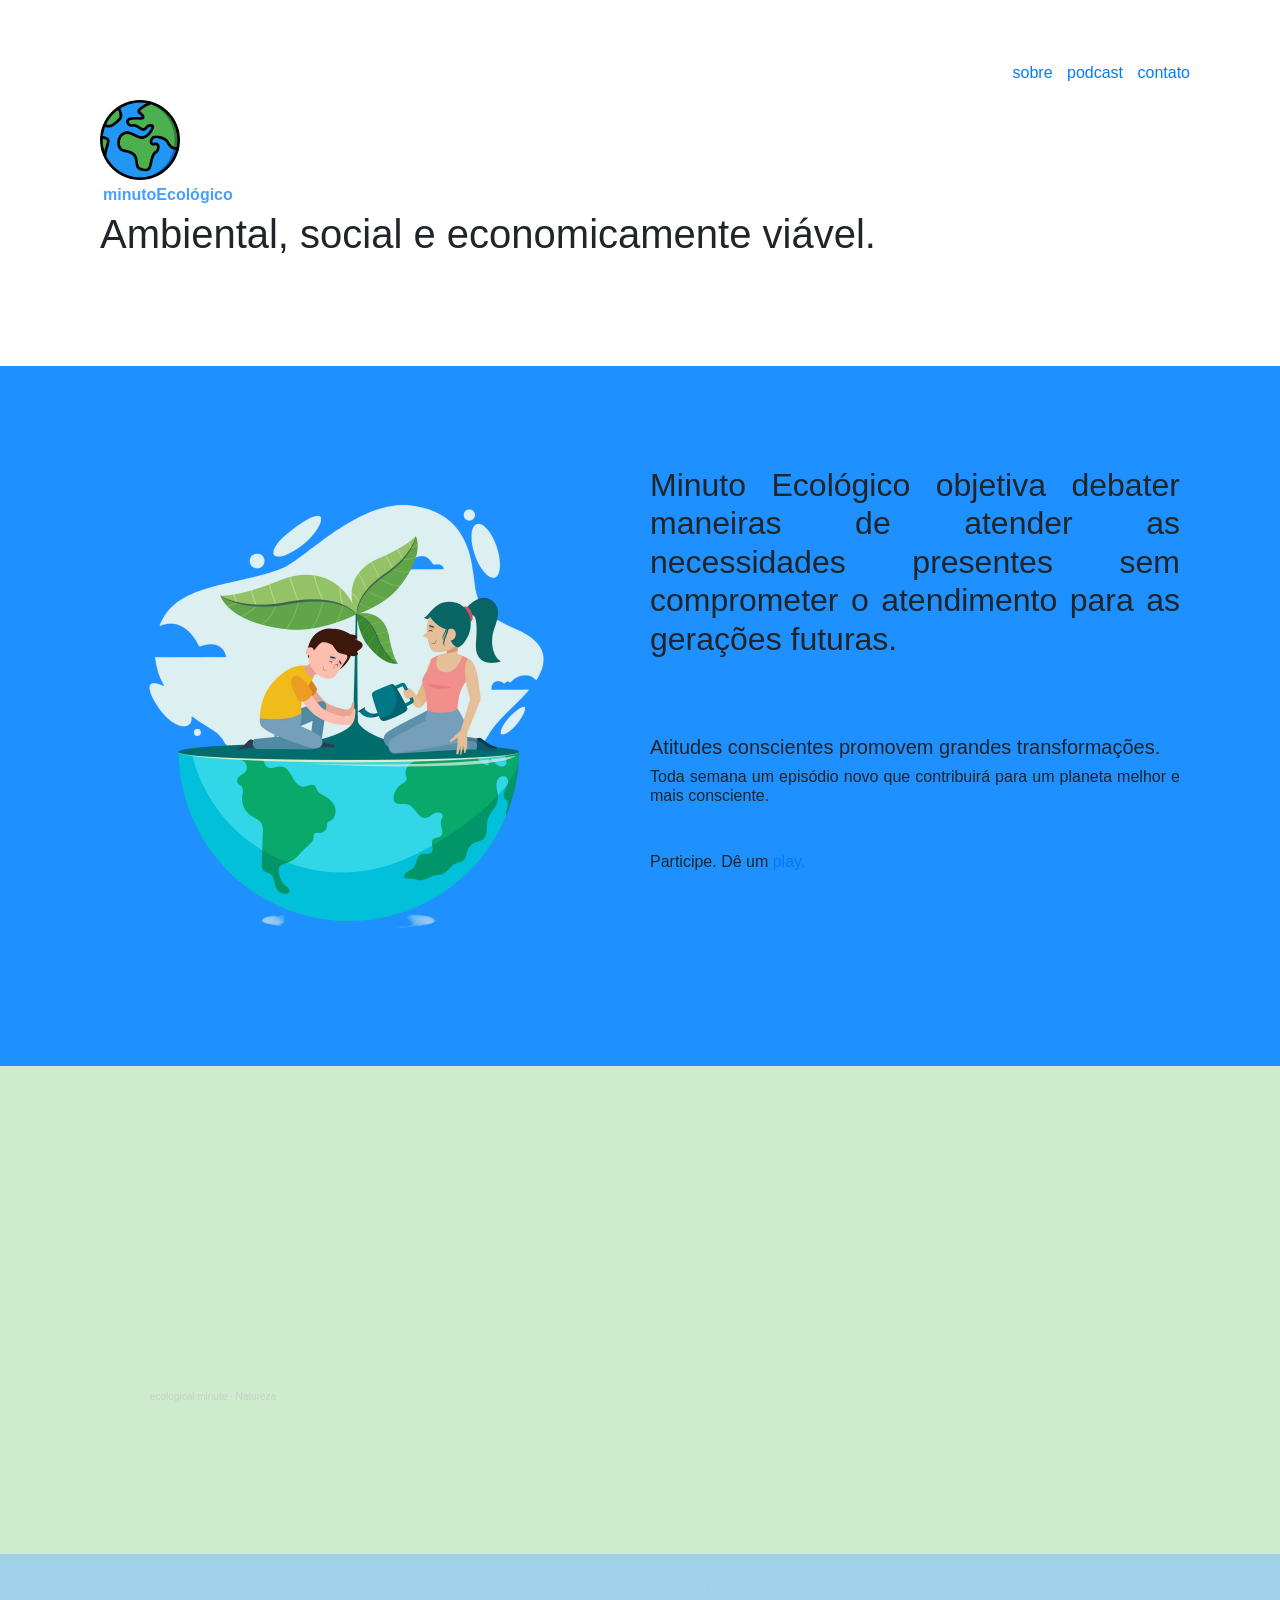
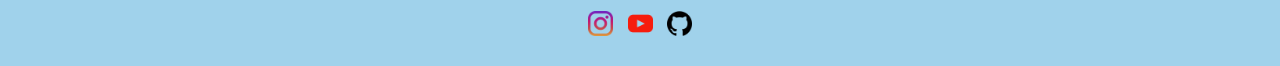
==== index.html @ e69b8c18 "versao 0.4" ====
<!DOCTYPE html>
<html>
<head>
    <meta charset='utf-8'/>
    <meta http-equiv='X-UA-Compatible' content='IE=edge'/>
    <title>minutoEcológico</title>
    <meta name='viewport' content='width=device-width, initial-scale=1'/>
    <link href="styles.css" rel="stylesheet" />

    <link rel="stylesheet" href="https://stackpath.bootstrapcdn.com/bootstrap/4.1.3/css/bootstrap.min.css" integrity="sha384-MCw98/SFnGE8fJT3GXwEOngsV7Zt27NXFoaoApmYm81iuXoPkFOJwJ8ERdknLPMO" crossorigin="anonymous">

</head> 

  <body>
      <section class="cabecalho">
        <div>
          <img class="iconeCabecalho" src="imagens/terra.png">
          <p class="nomeProjetoNoCabecalho">minutoEcológico</p>
          <h1>Ambiental, social e economicamente viável.</h1>
        </div>

        <div class="menu shadow p-3 mb-5 bg-white rounded">
          <a style="text-decoration:none"  href="#sobre" class="link-underline-light">sobre</a>
          <a style="text-decoration:none"  href="#podcast"> podcast</a>
          <a style="text-decoration:none"  href="#rodape">contato</a>
        </div>

      </section>


    <section id="sobre" class="sobre">

      <div class="textoExplicativo">
        <img class="pessoasEmSobre" src="imagens/planeta.png">
        <h2 class="sobreMinutoEcologico"> Minuto Ecológico objetiva debater maneiras de atender as necessidades presentes sem comprometer
           o atendimento para as gerações futuras. <br> <br><br>
          
           <div><h5>Atitudes conscientes promovem grandes transformações.</h5></div>

          <div><h6>Toda semana um episódio novo que contribuirá para um planeta melhor e mais consciente.</h6></div> <br>

          <div><h6>Participe. Dê um <a style="text-decoration:none" href="#podcast">play.</a></h6></div>
        </h2>

          
      </div>
     
 
    </section>
  
    <section id="podcast" class="podcast">
      <div>

          <iframe width="100%" height="166" scrolling="no" frameborder="no" allow="autoplay" src="https://w.soundcloud.com/player/?url=https%3A//api.soundcloud.com/tracks/2148414351&color=%23ff5500&auto_play=false&hide_related=false&show_comments=true&show_user=true&show_reposts=false&show_teaser=true"></iframe>
          <div style="font-size: 10px; color: #cccccc;line-break: anywhere;word-break: normal;overflow: hidden;white-space: nowrap;text-overflow: ellipsis; font-family: Interstate,Lucida Grande,Lucida Sans Unicode,Lucida Sans,Garuda,Verdana,Tahoma,sans-serif;font-weight: 100;">
            <a href="https://soundcloud.com/ecological-minute" title="ecological minute" target="_blank" style="color: #cccccc; text-decoration: none;">ecological minute</a> 
            · <a href="https://soundcloud.com/ecological-minute/natureza" title="Natureza" target="_blank" style="color: #cccccc; text-decoration: none;">Natureza</a>
          </div>
      </div>
    </section>

     <section id="rodape" class="rodape">
          <h6 class="nomeProjetoRodape">@2026 minutoEcológico</h6>
          <img class="iconeRodape" src="imagens/instagram.png">
          <img class="iconeRodape" src="imagens/youtube.png">
          <img class="iconeRodape" src="imagens/github.png">
    </section>


  </body>         
  <script src="https://code.jquery.com/jquery-3.3.1.slim.min.js" integrity="sha384-q8i/X+965DzO0rT7abK41JStQIAqVgRVzpbzo5smXKp4YfRvH+8abtTE1Pi6jizo" crossorigin="anonymous"></script>
  <script src="https://cdnjs.cloudflare.com/ajax/libs/popper.js/1.14.3/umd/popper.min.js" integrity="sha384-ZMP7rVo3mIykV+2+9J3UJ46jBk0WLaUAdn689aCwoqbBJiSnjAK/l8WvCWPIPm49" crossorigin="anonymous"></script>
    
</html>
---- styles.css ----
body{
    margin: 0;
}

.cabecalho{
    padding: 100px;
    background-color:white;
}

.sobre{
    
   /* background-color: #a0d2eb;*/
    background-color: #1E90FF;
    padding: 100px;   
}

.textoExplicativo{
 display: flex;
}

.sobreMinutoEcologico{
    margin-left: 50px;
    text-align: justify;
    font-family: 'Trebuchet MS', 'Lucida Sans Unicode', 'Lucida Grande', 'Lucida Sans', Arial, sans-serif;
}

.iconeCabecalho{
    width: 80px;
}

.iconeRodape{
    width: 35px;
    padding: 5px;
}

.nomeProjetoRodape{
    
}

.podcast{
    padding: 150px;
    background-color: #cdeccc;
}

.rodape{
    background-color: #a0d2eb;
    padding: 25px;
    text-align: center;
    color: #a0d2ebeb;
}

.menu{
    position: fixed;
    top: 5%;
    right: 5%;
    margin-right: 10px;
    word-spacing: 10px;
}

.nomeProjetoNoCabecalho{
    margin: 3px;
    color: rgb(72, 158, 255);
    position: relative;
    font-weight: bold;
}


.pessoasEmSobre{
    width: 500px;
    margin: 0;
}

.menu{
  text-decoration:none; 
}
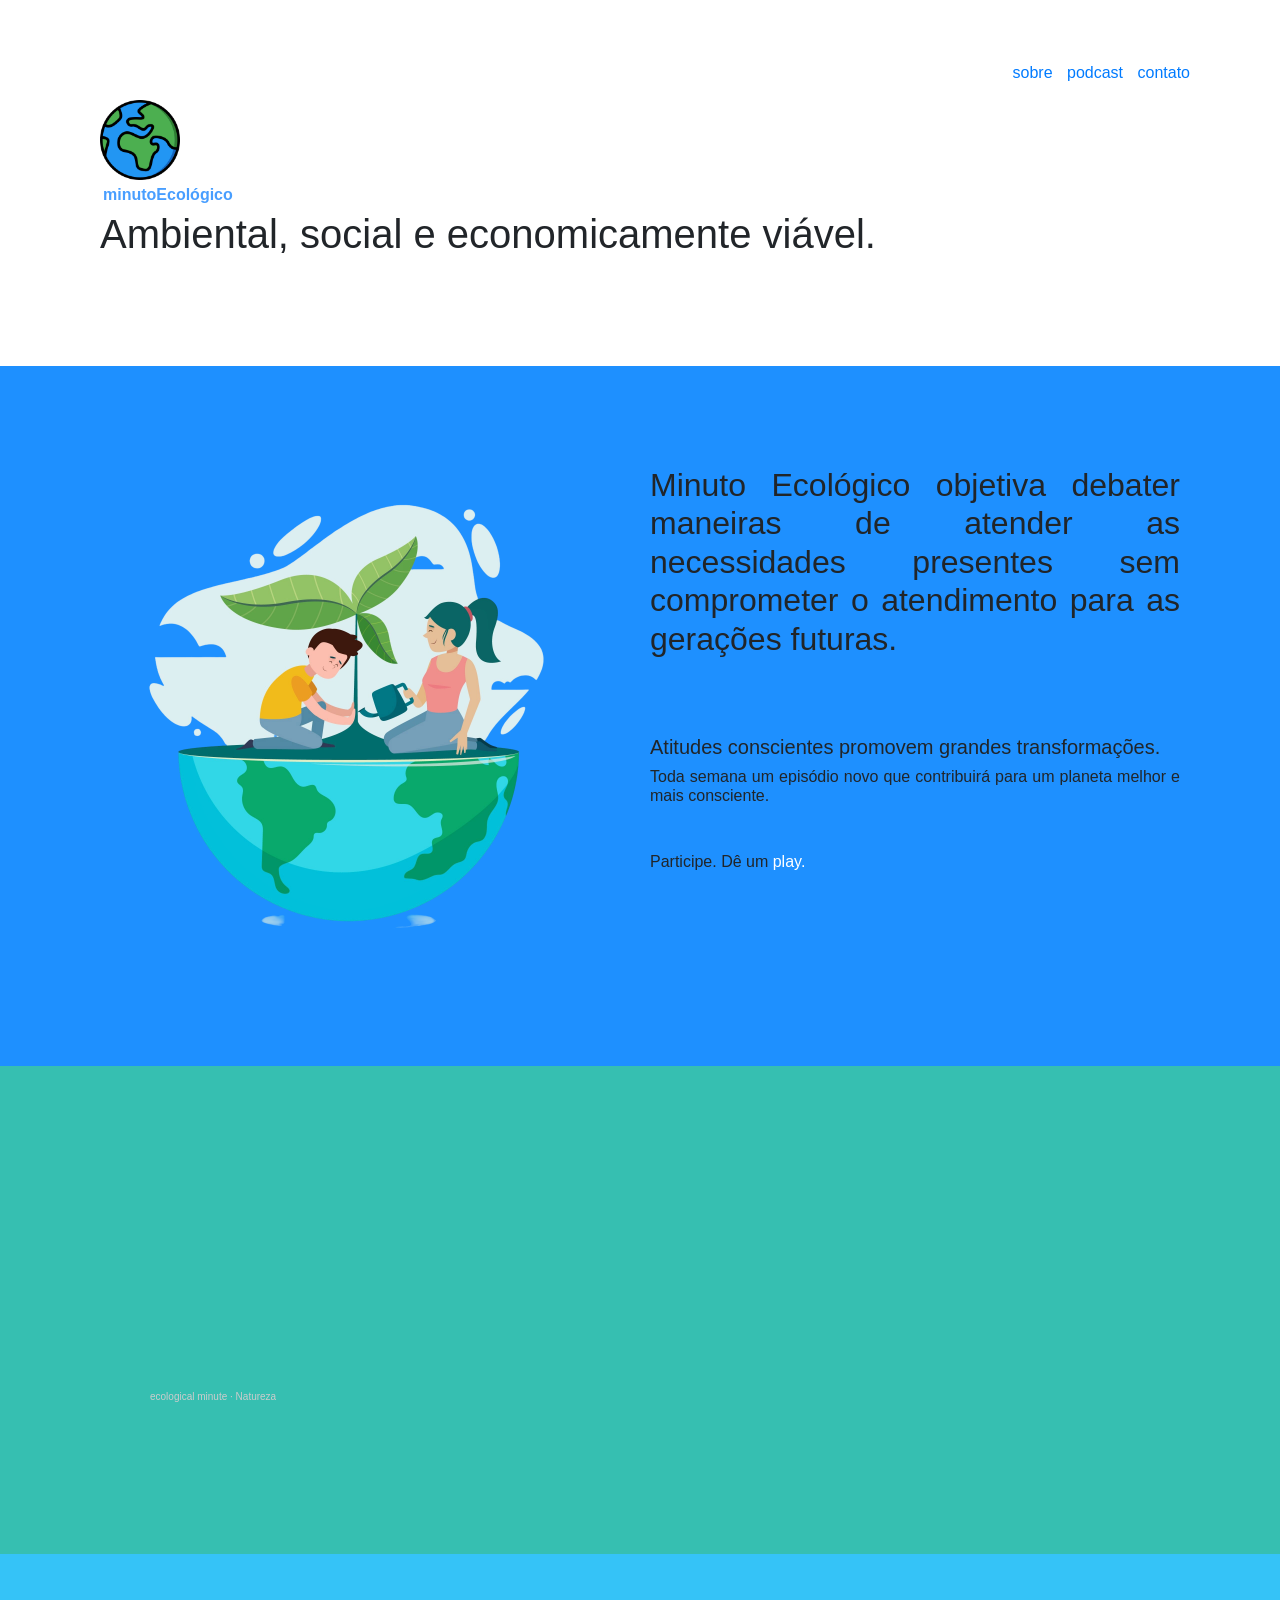
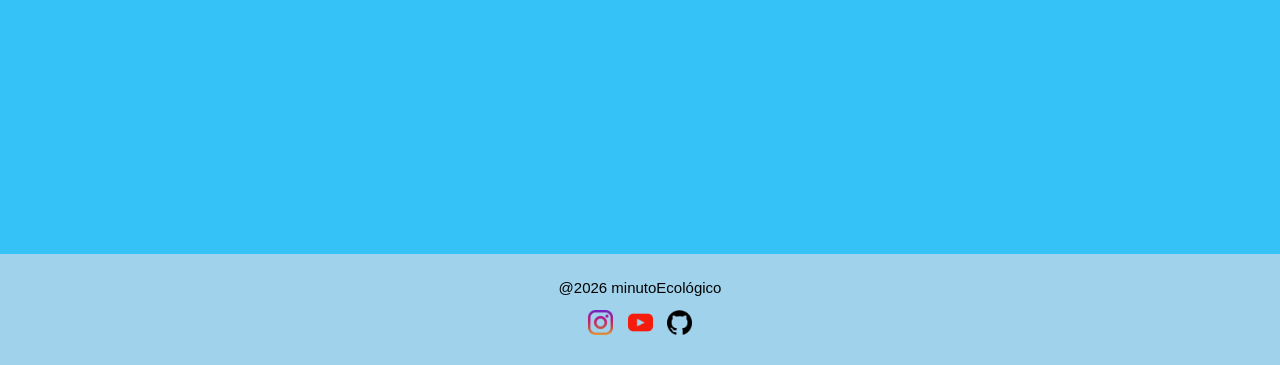
==== commit 789a6471: "criacao secao videos" ====
--- a/index.html
+++ b/index.html
@@ -6,13 +6,12 @@
     <title>minutoEcológico</title>
     <meta name='viewport' content='width=device-width, initial-scale=1'/>
     <link href="styles.css" rel="stylesheet" />
-
     <link rel="stylesheet" href="https://stackpath.bootstrapcdn.com/bootstrap/4.1.3/css/bootstrap.min.css" integrity="sha384-MCw98/SFnGE8fJT3GXwEOngsV7Zt27NXFoaoApmYm81iuXoPkFOJwJ8ERdknLPMO" crossorigin="anonymous">
-
 </head> 
 
   <body>
       <section class="cabecalho">
+     
         <div>
           <img class="iconeCabecalho" src="imagens/terra.png">
           <p class="nomeProjetoNoCabecalho">minutoEcológico</p>
@@ -39,13 +38,10 @@
 
           <div><h6>Toda semana um episódio novo que contribuirá para um planeta melhor e mais consciente.</h6></div> <br>
 
-          <div><h6>Participe. Dê um <a style="text-decoration:none" href="#podcast">play.</a></h6></div>
-        </h2>
-
-          
+          <div><h6>Participe. Dê um <a style="text-decoration:none; color: white;"  href="#podcast">play.</a></h6></div>
+        </h2>  
       </div>
      
- 
     </section>
   
     <section id="podcast" class="podcast">
@@ -59,6 +55,12 @@
       </div>
     </section>
 
+      <section id="videos" class="videos">
+      <div>
+
+      </div>
+    </section>
+
      <section id="rodape" class="rodape">
           <h6 class="nomeProjetoRodape">@2026 minutoEcológico</h6>
           <img class="iconeRodape" src="imagens/instagram.png">
@@ -66,7 +68,6 @@
           <img class="iconeRodape" src="imagens/github.png">
     </section>
 
-
   </body>         
   <script src="https://code.jquery.com/jquery-3.3.1.slim.min.js" integrity="sha384-q8i/X+965DzO0rT7abK41JStQIAqVgRVzpbzo5smXKp4YfRvH+8abtTE1Pi6jizo" crossorigin="anonymous"></script>
   <script src="https://cdnjs.cloudflare.com/ajax/libs/popper.js/1.14.3/umd/popper.min.js" integrity="sha384-ZMP7rVo3mIykV+2+9J3UJ46jBk0WLaUAdn689aCwoqbBJiSnjAK/l8WvCWPIPm49" crossorigin="anonymous"></script>
--- a/styles.css
+++ b/styles.css
@@ -34,19 +34,27 @@
 }
 
 .nomeProjetoRodape{
-    
+    color: black;
+    font-size: 15px;
 }
 
 .podcast{
     padding: 150px;
-    background-color: #cdeccc;
+    /*background-color: #cdeccc;*/
+    background-color: #36BFB1;
+}
+
+.videos{
+    padding: 150px;
+    /*background-color: #cdeccc;*/
+    background-color: #35c3f7;
 }
 
 .rodape{
     background-color: #a0d2eb;
     padding: 25px;
     text-align: center;
-    color: #a0d2ebeb;
+    color: #36BFB1;
 }
 
 .menu{
@@ -74,4 +82,3 @@
   text-decoration:none; 
 }
 
-
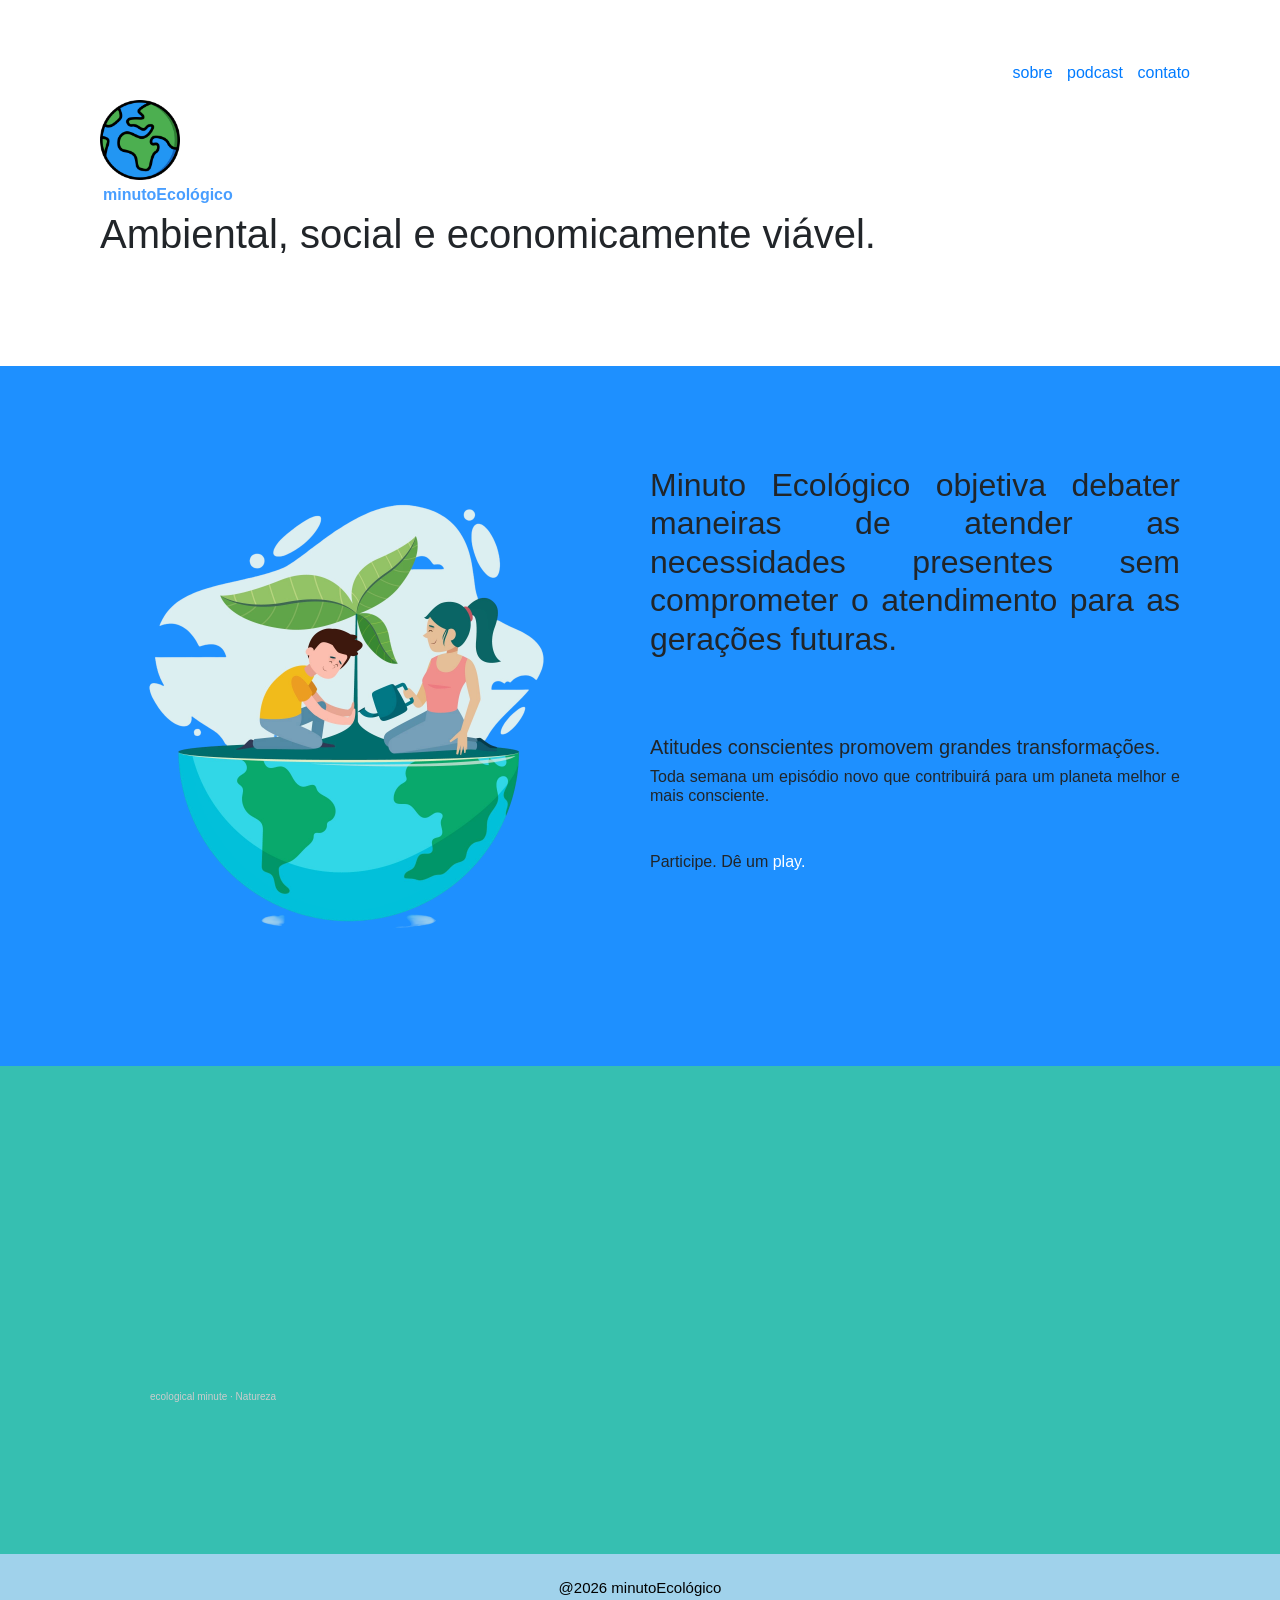
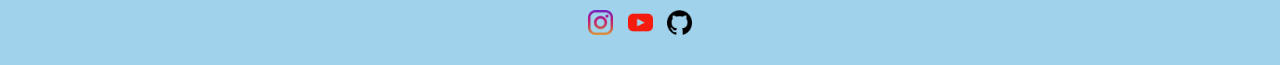
==== commit 7801c3d1: "remoção da section para youtube" ====
--- a/index.html
+++ b/index.html
@@ -45,22 +45,14 @@
     </section>
   
     <section id="podcast" class="podcast">
-      <div>
+      <iframe width="100%" height="166" scrolling="no" frameborder="no" allow="autoplay" src="https://w.soundcloud.com/player/?url=https%3A//api.soundcloud.com/tracks/2148414351&color=%23ff5500&auto_play=false&hide_related=false&show_comments=true&show_user=true&show_reposts=false&show_teaser=true">
 
-          <iframe width="100%" height="166" scrolling="no" frameborder="no" allow="autoplay" src="https://w.soundcloud.com/player/?url=https%3A//api.soundcloud.com/tracks/2148414351&color=%23ff5500&auto_play=false&hide_related=false&show_comments=true&show_user=true&show_reposts=false&show_teaser=true"></iframe>
-          <div style="font-size: 10px; color: #cccccc;line-break: anywhere;word-break: normal;overflow: hidden;white-space: nowrap;text-overflow: ellipsis; font-family: Interstate,Lucida Grande,Lucida Sans Unicode,Lucida Sans,Garuda,Verdana,Tahoma,sans-serif;font-weight: 100;">
-            <a href="https://soundcloud.com/ecological-minute" title="ecological minute" target="_blank" style="color: #cccccc; text-decoration: none;">ecological minute</a> 
-            · <a href="https://soundcloud.com/ecological-minute/natureza" title="Natureza" target="_blank" style="color: #cccccc; text-decoration: none;">Natureza</a>
-          </div>
-      </div>
+      </iframe><div style="font-size: 10px; color: #cccccc;line-break: anywhere;word-break: normal;overflow: hidden;white-space: nowrap;text-overflow: ellipsis; font-family: Interstate,Lucida Grande,Lucida Sans Unicode,Lucida Sans,Garuda,Verdana,Tahoma,sans-serif;font-weight: 100;">
+        <a href="https://soundcloud.com/ecological-minute" title="ecological minute" target="_blank" style="color: #cccccc; text-decoration: none;">ecological minute</a> ·
+         <a href="https://soundcloud.com/ecological-minute/natureza" title="Natureza" target="_blank" style="color: #cccccc; text-decoration: none;">Natureza</a></div>
     </section>
 
-      <section id="videos" class="videos">
-      <div>
-
-      </div>
-    </section>
-
+      
      <section id="rodape" class="rodape">
           <h6 class="nomeProjetoRodape">@2026 minutoEcológico</h6>
           <img class="iconeRodape" src="imagens/instagram.png">
--- a/styles.css
+++ b/styles.css
@@ -82,3 +82,6 @@
   text-decoration:none; 
 }
 
+.videos{
+    ;
+}
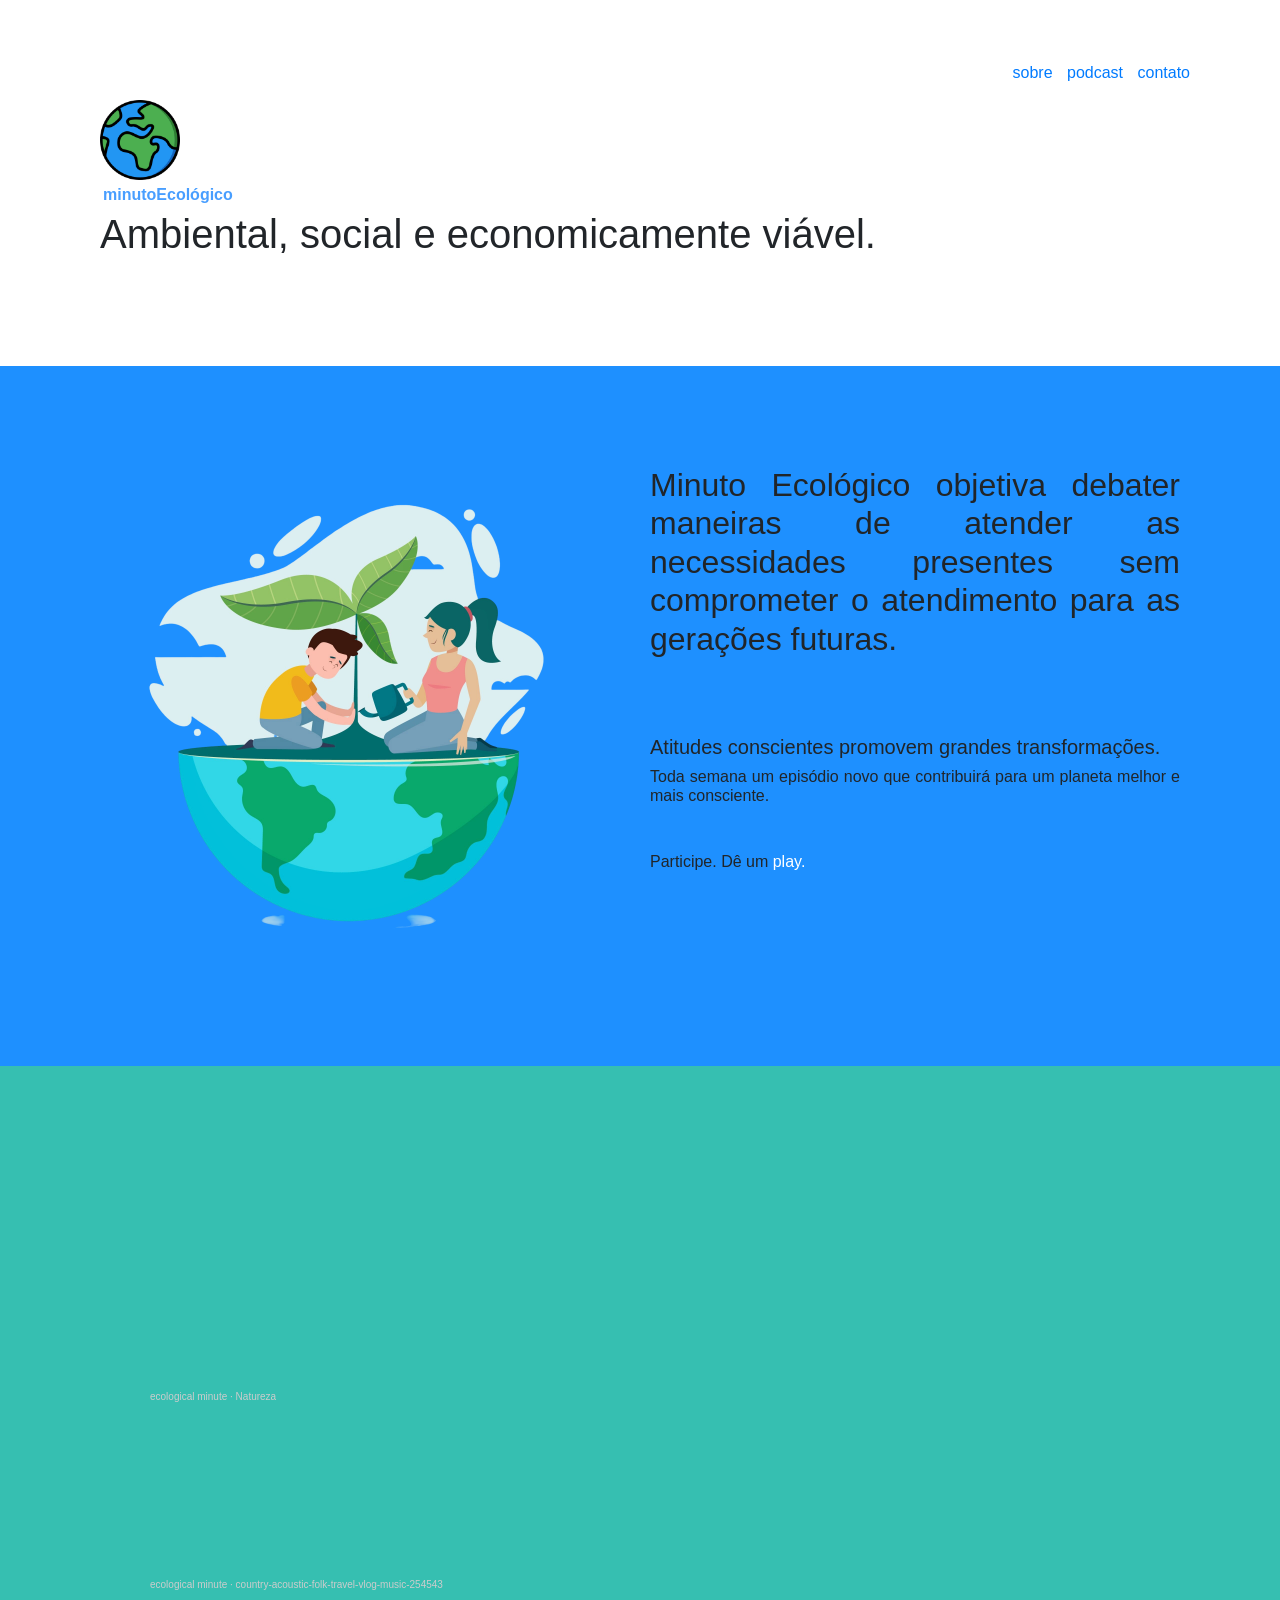
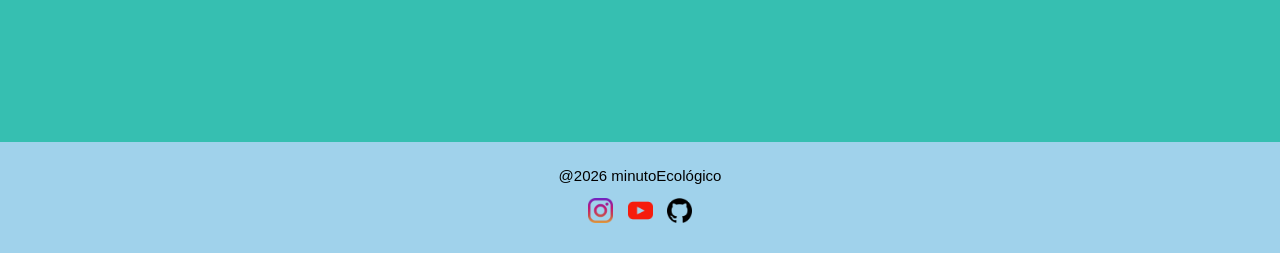
==== commit 250292f4: "testando novo podcast" ====
--- a/index.html
+++ b/index.html
@@ -50,7 +50,11 @@
       </iframe><div style="font-size: 10px; color: #cccccc;line-break: anywhere;word-break: normal;overflow: hidden;white-space: nowrap;text-overflow: ellipsis; font-family: Interstate,Lucida Grande,Lucida Sans Unicode,Lucida Sans,Garuda,Verdana,Tahoma,sans-serif;font-weight: 100;">
         <a href="https://soundcloud.com/ecological-minute" title="ecological minute" target="_blank" style="color: #cccccc; text-decoration: none;">ecological minute</a> ·
          <a href="https://soundcloud.com/ecological-minute/natureza" title="Natureza" target="_blank" style="color: #cccccc; text-decoration: none;">Natureza</a></div>
-    </section>
+   
+   
+   <iframe width="100%" height="166" scrolling="no" frameborder="no" allow="autoplay; encrypted-media" src="https://w.soundcloud.com/player/?url=https%3A//api.soundcloud.com/tracks/soundcloud%253Atracks%253A2150229597&color=%23ff5500&auto_play=false&hide_related=false&show_comments=true&show_user=true&show_reposts=false&show_teaser=true"></iframe><div style="font-size: 10px; color: #cccccc;line-break: anywhere;word-break: normal;overflow: hidden;white-space: nowrap;text-overflow: ellipsis; font-family: Interstate,Lucida Grande,Lucida Sans Unicode,Lucida Sans,Garuda,Verdana,Tahoma,sans-serif;font-weight: 100;"><a href="https://soundcloud.com/ecological-minute" title="ecological minute" target="_blank" style="color: #cccccc; text-decoration: none;">ecological minute</a> · <a href="https://soundcloud.com/ecological-minute/country-acoustic-folk-travel-vlog-music-254543-3" title="country-acoustic-folk-travel-vlog-music-254543" target="_blank" style="color: #cccccc; text-decoration: none;">country-acoustic-folk-travel-vlog-music-254543</a></div>
+   
+        </section>
 
       
      <section id="rodape" class="rodape">
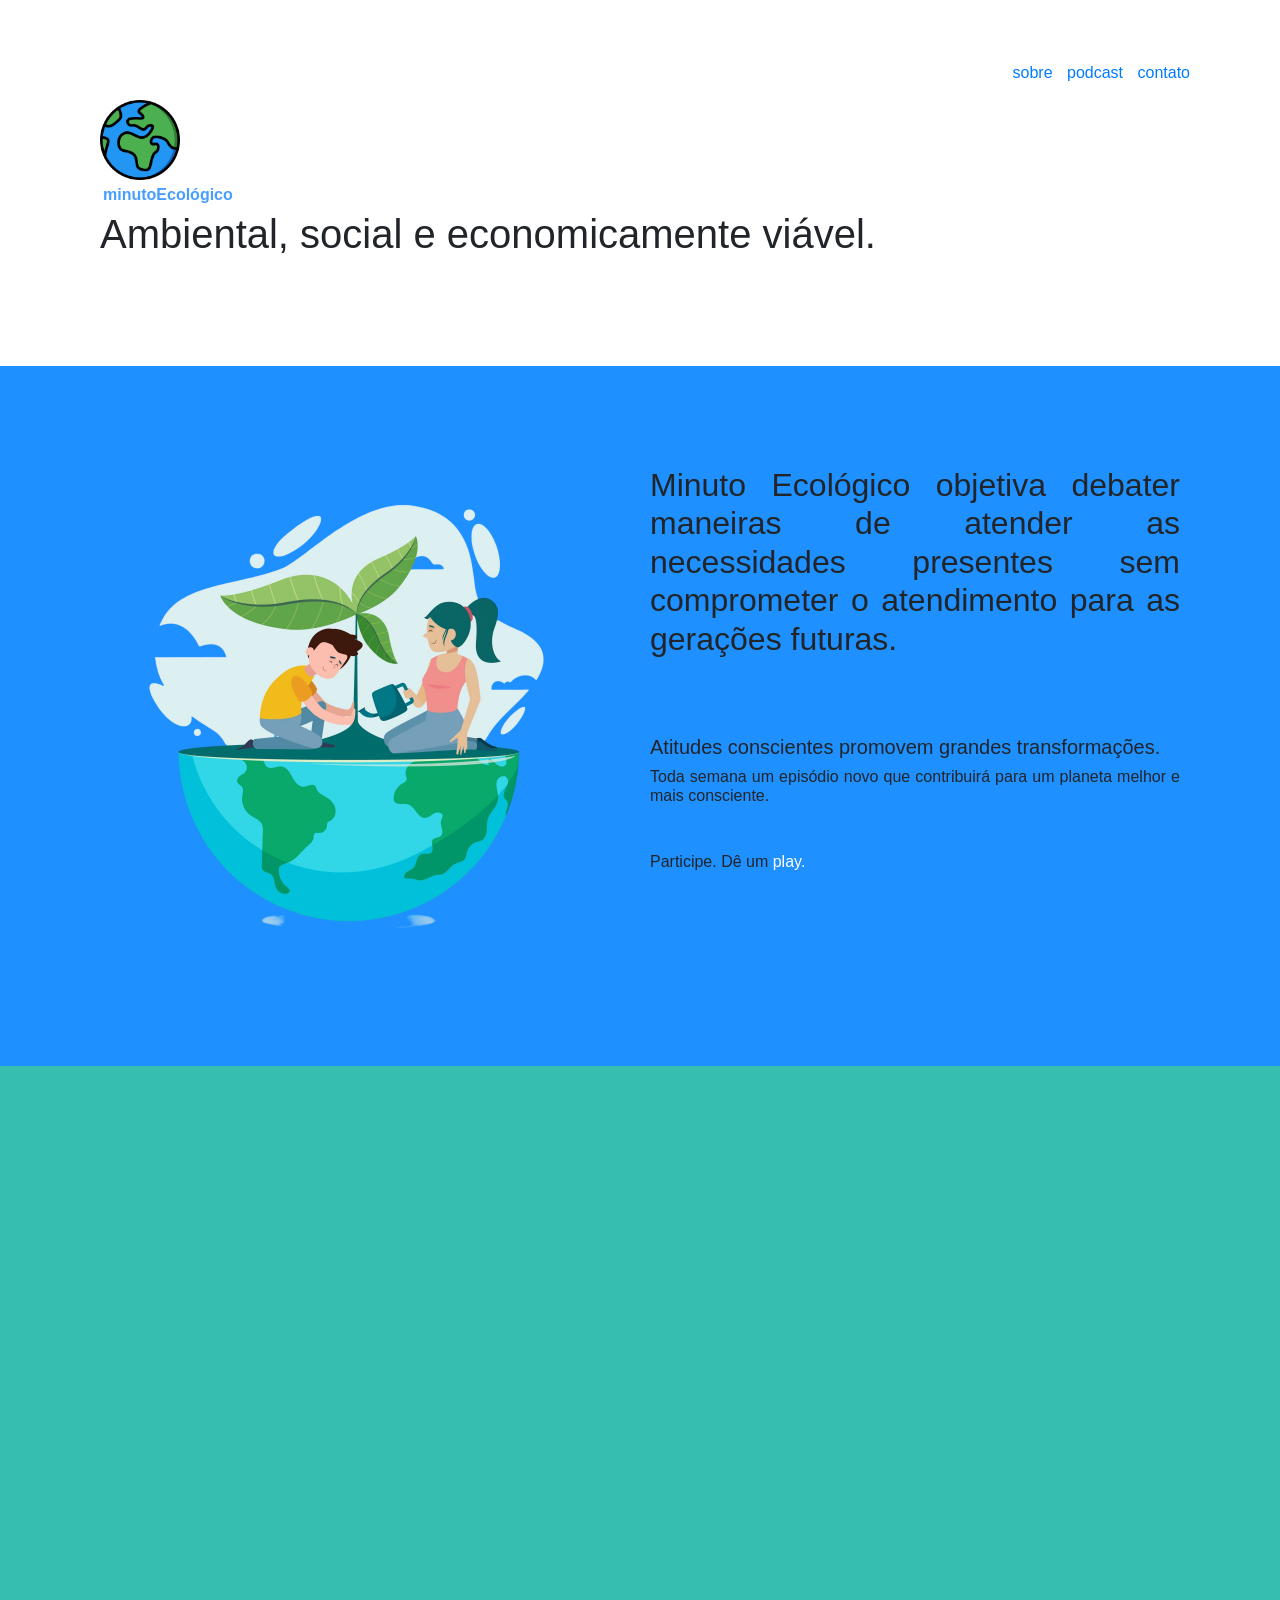
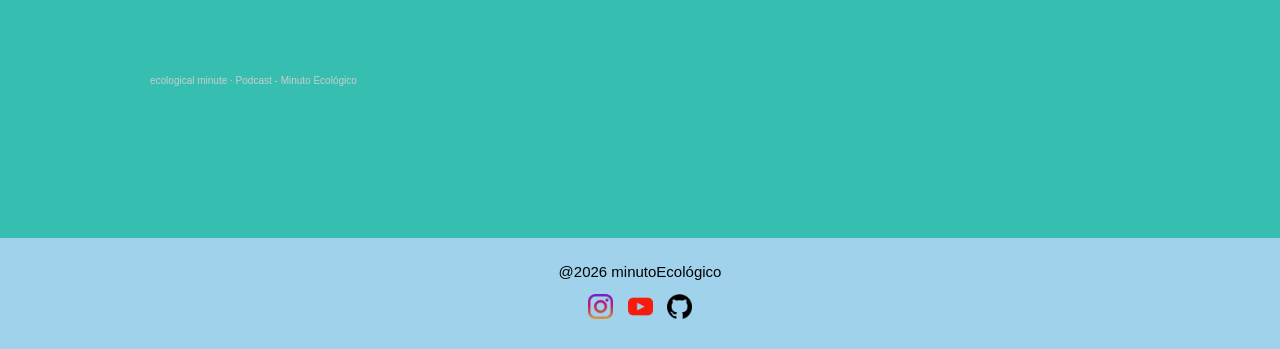
==== commit f7e78e3e: "criação de playlist para o podcast" ====
--- a/index.html
+++ b/index.html
@@ -45,16 +45,10 @@
     </section>
   
     <section id="podcast" class="podcast">
-      <iframe width="100%" height="166" scrolling="no" frameborder="no" allow="autoplay" src="https://w.soundcloud.com/player/?url=https%3A//api.soundcloud.com/tracks/2148414351&color=%23ff5500&auto_play=false&hide_related=false&show_comments=true&show_user=true&show_reposts=false&show_teaser=true">
 
-      </iframe><div style="font-size: 10px; color: #cccccc;line-break: anywhere;word-break: normal;overflow: hidden;white-space: nowrap;text-overflow: ellipsis; font-family: Interstate,Lucida Grande,Lucida Sans Unicode,Lucida Sans,Garuda,Verdana,Tahoma,sans-serif;font-weight: 100;">
-        <a href="https://soundcloud.com/ecological-minute" title="ecological minute" target="_blank" style="color: #cccccc; text-decoration: none;">ecological minute</a> ·
-         <a href="https://soundcloud.com/ecological-minute/natureza" title="Natureza" target="_blank" style="color: #cccccc; text-decoration: none;">Natureza</a></div>
-   
-   
-   <iframe width="100%" height="166" scrolling="no" frameborder="no" allow="autoplay; encrypted-media" src="https://w.soundcloud.com/player/?url=https%3A//api.soundcloud.com/tracks/soundcloud%253Atracks%253A2150229597&color=%23ff5500&auto_play=false&hide_related=false&show_comments=true&show_user=true&show_reposts=false&show_teaser=true"></iframe><div style="font-size: 10px; color: #cccccc;line-break: anywhere;word-break: normal;overflow: hidden;white-space: nowrap;text-overflow: ellipsis; font-family: Interstate,Lucida Grande,Lucida Sans Unicode,Lucida Sans,Garuda,Verdana,Tahoma,sans-serif;font-weight: 100;"><a href="https://soundcloud.com/ecological-minute" title="ecological minute" target="_blank" style="color: #cccccc; text-decoration: none;">ecological minute</a> · <a href="https://soundcloud.com/ecological-minute/country-acoustic-folk-travel-vlog-music-254543-3" title="country-acoustic-folk-travel-vlog-music-254543" target="_blank" style="color: #cccccc; text-decoration: none;">country-acoustic-folk-travel-vlog-music-254543</a></div>
-   
-        </section>
+      <iframe width="100%" height="450" scrolling="no" frameborder="no" allow="autoplay; encrypted-media" src="https://w.soundcloud.com/player/?url=https%3A//api.soundcloud.com/playlists/soundcloud%253Aplaylists%253A2288575884&color=%23ff5500&auto_play=false&hide_related=false&show_comments=true&show_user=true&show_reposts=false&show_teaser=true"></iframe><div style="font-size: 10px; color: #cccccc;line-break: anywhere;word-break: normal;overflow: hidden;white-space: nowrap;text-overflow: ellipsis; font-family: Interstate,Lucida Grande,Lucida Sans Unicode,Lucida Sans,Garuda,Verdana,Tahoma,sans-serif;font-weight: 100;"><a href="https://soundcloud.com/ecological-minute" title="ecological minute" target="_blank" style="color: #cccccc; text-decoration: none;">ecological minute</a> · <a href="https://soundcloud.com/ecological-minute/sets/podcast-minuto-ecologico" title="Podcast - Minuto Ecológico" target="_blank" style="color: #cccccc; text-decoration: none;">Podcast - Minuto Ecológico</a></div>
+ 
+    </section>
 
       
      <section id="rodape" class="rodape">
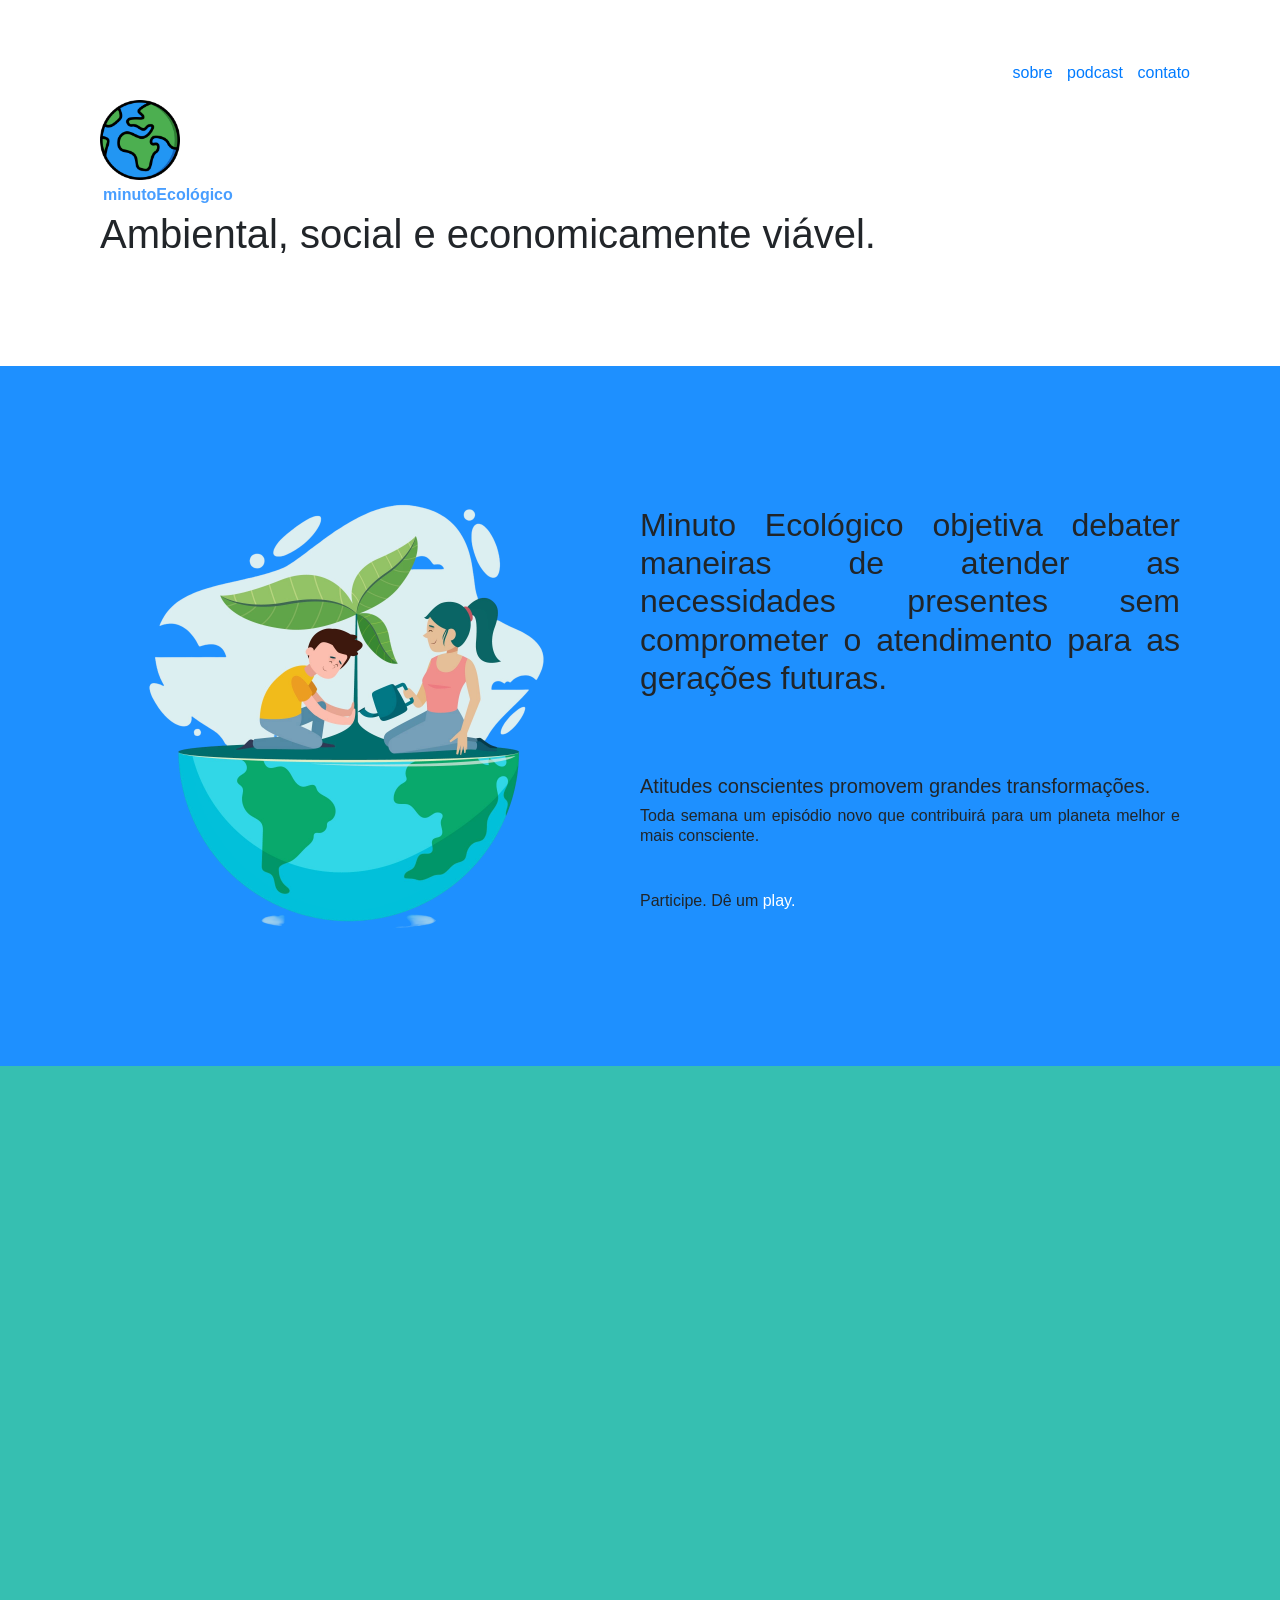
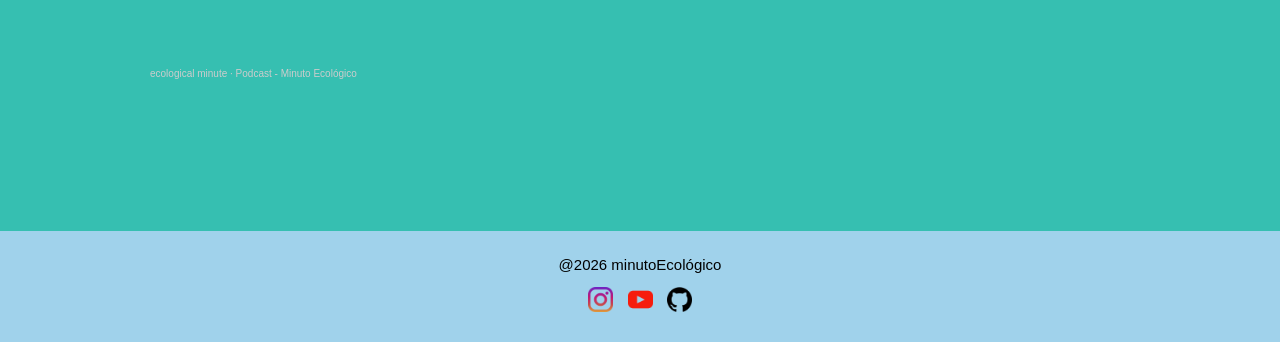
==== commit 73c99eda: "ajustando nomenclaturas" ====
--- a/index.html
+++ b/index.html
@@ -4,7 +4,7 @@
     <meta charset='utf-8'/>
     <meta http-equiv='X-UA-Compatible' content='IE=edge'/>
     <title>minutoEcológico</title>
-    <meta name='viewport' content='width=device-width, initial-scale=1'/>
+    <meta name="viewport" content="width=device-width, initial-scale=1.0"/>
     <link href="styles.css" rel="stylesheet" />
     <link rel="stylesheet" href="https://stackpath.bootstrapcdn.com/bootstrap/4.1.3/css/bootstrap.min.css" integrity="sha384-MCw98/SFnGE8fJT3GXwEOngsV7Zt27NXFoaoApmYm81iuXoPkFOJwJ8ERdknLPMO" crossorigin="anonymous">
 </head> 
@@ -13,7 +13,7 @@
       <section class="cabecalho">
      
         <div>
-          <img class="iconeCabecalho" src="imagens/terra.png">
+          <img class="iconeCabecalho" src="imagens/terra.png" alt="Terra">
           <p class="nomeProjetoNoCabecalho">minutoEcológico</p>
           <h1>Ambiental, social e economicamente viável.</h1>
         </div>
@@ -30,7 +30,7 @@
     <section id="sobre" class="sobre">
 
       <div class="textoExplicativo">
-        <img class="pessoasEmSobre" src="imagens/planeta.png">
+        <img class="pessoasEmSobre" src="imagens/planeta.png" alt="Planeta">
         <h2 class="sobreMinutoEcologico"> Minuto Ecológico objetiva debater maneiras de atender as necessidades presentes sem comprometer
            o atendimento para as gerações futuras. <br> <br><br>
           
--- a/styles.css
+++ b/styles.css
@@ -1,87 +1,204 @@
-body{
+* {
+    box-sizing: border-box;
+}
+
+html {
+    scroll-behavior: smooth;
+}
+
+body {
     margin: 0;
-}
-
-.cabecalho{
+    overflow-x: hidden;
+}
+
+.cabecalho {
     padding: 100px;
-    background-color:white;
-}
-
-.sobre{
-    
-   /* background-color: #a0d2eb;*/
+    background-color: white;
+    /*min-height: 100vh; */
+}
+
+.sobre {
     background-color: #1E90FF;
-    padding: 100px;   
-}
-
-.textoExplicativo{
- display: flex;
-}
-
-.sobreMinutoEcologico{
-    margin-left: 50px;
+    padding: 100px;
+}
+
+.textoExplicativo {
+    display: flex;
+    align-items: center;
+    gap: 40px;
+    max-width: 1200px;
+    margin: 0 auto;
+}
+
+.sobreMinutoEcologico {
+    margin-left: 0;
     text-align: justify;
-    font-family: 'Trebuchet MS', 'Lucida Sans Unicode', 'Lucida Grande', 'Lucida Sans', Arial, sans-serif;
-}
-
-.iconeCabecalho{
+    font-family: 'Trebuchet MS', 'Lucida Sans Unicode', 'Lucida Grande',
+        'Lucida Sans', Arial, sans-serif;
+}
+
+.iconeCabecalho {
     width: 80px;
-}
-
-.iconeRodape{
+    max-width: 100%;
+    height: auto;
+}
+
+.iconeRodape {
     width: 35px;
+    max-width: 100%;
+    height: auto;
     padding: 5px;
 }
 
-.nomeProjetoRodape{
+.nomeProjetoRodape {
     color: black;
     font-size: 15px;
 }
 
-.podcast{
+.podcast {
     padding: 150px;
-    /*background-color: #cdeccc;*/
     background-color: #36BFB1;
 }
 
-.videos{
+.podcast iframe {
+    display: block;
+    width: 100%;
+    max-width: 100%;
+    border: 0;
+}
+
+.videos {
     padding: 150px;
-    /*background-color: #cdeccc;*/
     background-color: #35c3f7;
 }
 
-.rodape{
+.rodape {
     background-color: #a0d2eb;
     padding: 25px;
     text-align: center;
     color: #36BFB1;
 }
 
-.menu{
+.menu {
     position: fixed;
     top: 5%;
     right: 5%;
     margin-right: 10px;
     word-spacing: 10px;
-}
-
-.nomeProjetoNoCabecalho{
+    z-index: 1000;
+}
+
+.nomeProjetoNoCabecalho {
     margin: 3px;
     color: rgb(72, 158, 255);
     position: relative;
     font-weight: bold;
 }
 
-
-.pessoasEmSobre{
+.pessoasEmSobre {
     width: 500px;
+    max-width: 100%;
+    height: auto;
     margin: 0;
 }
 
-.menu{
-  text-decoration:none; 
-}
-
-.videos{
-    ;
-}
+/* TABLET */
+@media (max-width: 768px) {
+    .cabecalho,
+    .sobre,
+    .podcast,
+    .videos {
+        padding: 60px 30px;
+    }
+
+    .cabecalho {
+        padding-top: 120px;
+    }
+
+    .menu {
+        top: 15px;
+        right: 15px;
+        margin-right: 0;
+        padding: 10px !important;
+        word-spacing: 4px;
+        font-size: 14px;
+    }
+
+    .textoExplicativo {
+        flex-direction: column;
+        align-items: center;
+        gap: 25px;
+    }
+
+    .pessoasEmSobre {
+        width: min(500px, 100%);
+    }
+
+    .sobreMinutoEcologico {
+        margin: 0;
+        width: 100%;
+    }
+}
+
+/* CELULAR */
+@media (max-width: 480px) {
+    .cabecalho,
+    .sobre,
+    .podcast,
+    .videos {
+        padding: 40px 20px;
+    }
+
+    .cabecalho {
+        padding-top: 100px;
+        min-height: auto;
+    }
+
+    .menu {
+        position: fixed;
+        top: 10px;
+        left: 10px;
+        right: 10px;
+        width: auto;
+        margin: 0;
+        text-align: center;
+        white-space: normal;
+        word-spacing: 2px;
+    }
+
+    .menu a {
+        display: inline-block;
+        padding: 3px 5px;
+    }
+
+    .iconeCabecalho {
+        width: 60px;
+    }
+
+    .nomeProjetoNoCabecalho {
+        font-size: 18px;
+    }
+
+    .cabecalho h1 {
+        font-size: 28px;
+        line-height: 1.2;
+    }
+
+    .sobreMinutoEcologico {
+        font-size: 20px;
+        line-height: 1.4;
+    }
+
+    .sobreMinutoEcologico h5 {
+        font-size: 17px;
+    }
+
+    .sobreMinutoEcologico h6 {
+        font-size: 15px;
+        line-height: 1.4;
+    }
+
+    .podcast iframe {
+        height: 400px;
+    }
+}
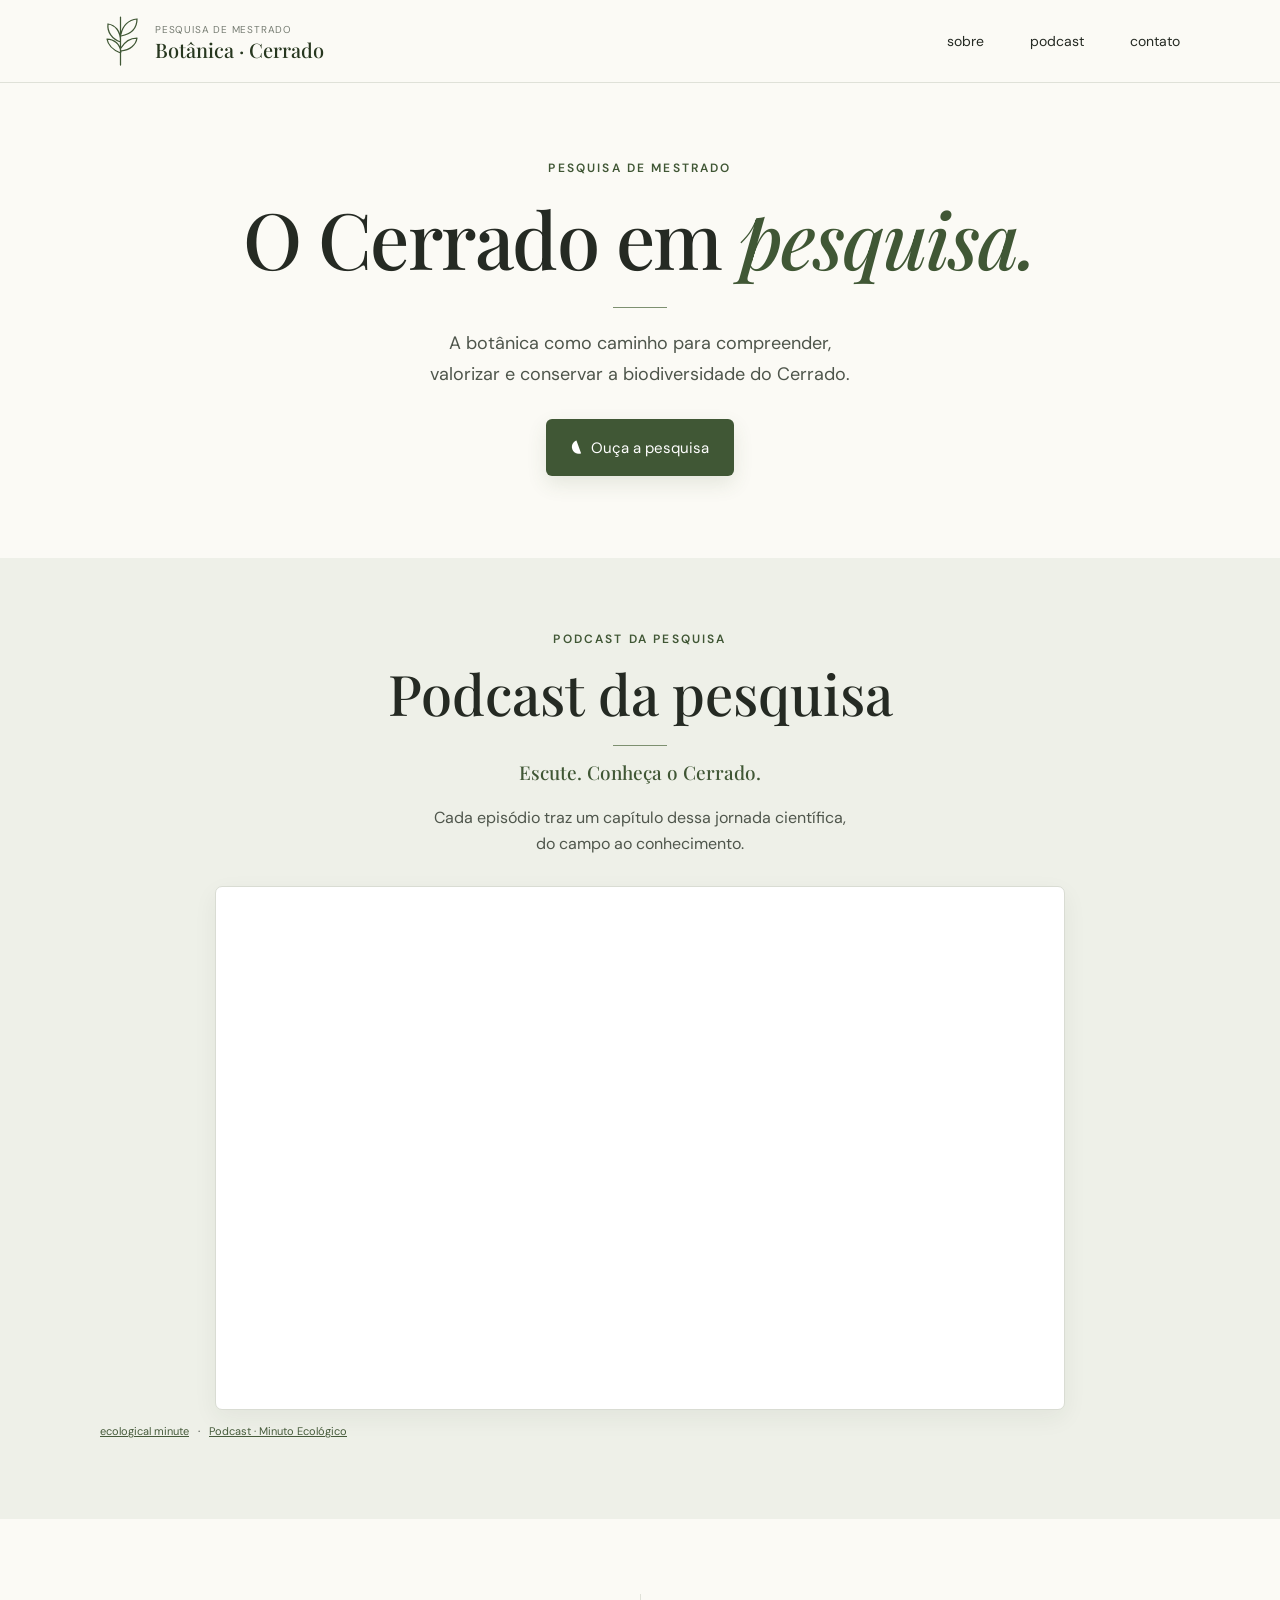
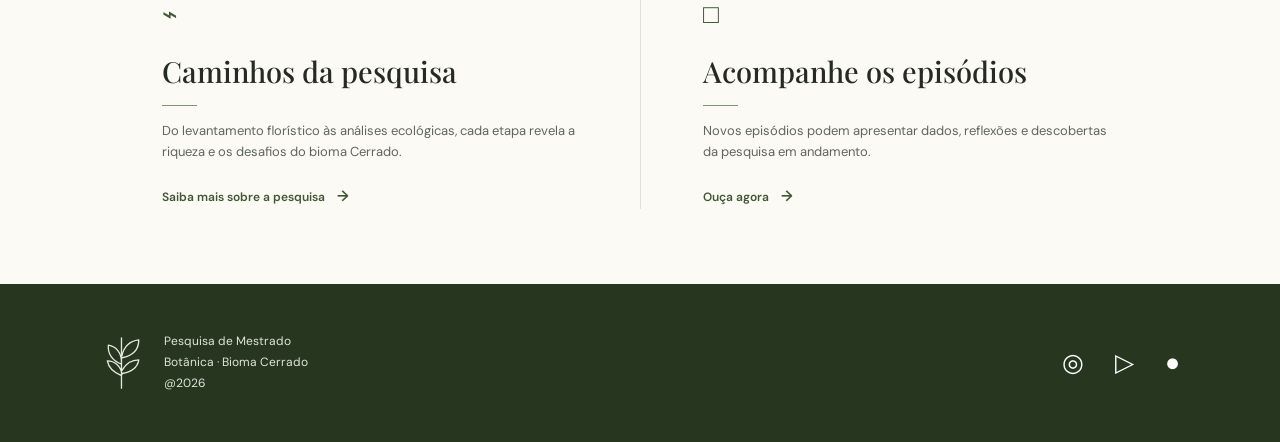
==== commit ff2ca2fb: "layout remodelado" ====
--- a/index.html
+++ b/index.html
@@ -1,65 +1,129 @@
 <!DOCTYPE html>
-<html>
+<html lang="pt-BR">
 <head>
-    <meta charset='utf-8'/>
-    <meta http-equiv='X-UA-Compatible' content='IE=edge'/>
-    <title>minutoEcológico</title>
-    <meta name="viewport" content="width=device-width, initial-scale=1.0"/>
-    <link href="styles.css" rel="stylesheet" />
-    <link rel="stylesheet" href="https://stackpath.bootstrapcdn.com/bootstrap/4.1.3/css/bootstrap.min.css" integrity="sha384-MCw98/SFnGE8fJT3GXwEOngsV7Zt27NXFoaoApmYm81iuXoPkFOJwJ8ERdknLPMO" crossorigin="anonymous">
-</head> 
+  <meta charset="utf-8">
+  <meta name="viewport" content="width=device-width, initial-scale=1">
+  <meta name="description" content="Pesquisa de Mestrado em Botânica sobre o bioma Cerrado, desenvolvida por meio de podcast.">
+  <title>Pesquisa de Mestrado · Botânica & Cerrado</title>
+  <link rel="stylesheet" href="styles.css">
+</head>
 
-  <body>
-      <section class="cabecalho">
-     
-        <div>
-          <img class="iconeCabecalho" src="imagens/terra.png" alt="Terra">
-          <p class="nomeProjetoNoCabecalho">minutoEcológico</p>
-          <h1>Ambiental, social e economicamente viável.</h1>
-        </div>
+<body>
+<header class="header">
+  <div class="container header-inner">
+    <a class="brand" href="#">
+      <span class="brand-icon" aria-hidden="true">
+        <svg viewBox="0 0 42 54" role="img">
+          <path d="M20.5 51V3M20.5 28C12 25 7 18 8 10c7 1 13 7 12.5 18M21 20c2-9 8-14 16-15 0 9-6 15-16 17M20.5 39C13 36 8 31 7 25c7 0 13 5 14 13M21 34c4-7 10-10 16-10-1 7-7 12-16 13" />
+        </svg>
+      </span>
+      <span>
+        <small>PESQUISA DE MESTRADO</small>
+        <strong>Botânica · Cerrado</strong>
+      </span>
+    </a>
 
-        <div class="menu shadow p-3 mb-5 bg-white rounded">
-          <a style="text-decoration:none"  href="#sobre" class="link-underline-light">sobre</a>
-          <a style="text-decoration:none"  href="#podcast"> podcast</a>
-          <a style="text-decoration:none"  href="#rodape">contato</a>
-        </div>
+    <nav class="nav">
+      <a href="#sobre">sobre</a>
+      <a href="#podcast">podcast</a>
+      <a href="#rodape">contato</a>
+    </nav>
+  </div>
+</header>
 
-      </section>
+<main>
+  <section class="hero">
+    <div class="container hero-inner">
+      <p class="eyebrow">PESQUISA DE MESTRADO</p>
+      <h1>O Cerrado em <em>pesquisa.</em></h1>
+      <span class="rule"></span>
+      <p class="hero-copy">
+        A botânica como caminho para compreender,<br class="desktop">
+        valorizar e conservar a biodiversidade do Cerrado.
+      </p>
+      <a href="#podcast" class="primary-button">
+        <span class="headphones">◖</span> Ouça a pesquisa
+      </a>
+    </div>
+  </section>
 
+  <section id="podcast" class="podcast">
+    <div class="container podcast-inner">
+      <p class="eyebrow">PODCAST DA PESQUISA</p>
+      <h2>Podcast da pesquisa</h2>
+      <span class="rule"></span>
+      <p class="podcast-subtitle">Escute. Conheça o Cerrado.</p>
+      <p class="podcast-copy">
+        Cada episódio traz um capítulo dessa jornada científica,<br class="desktop">
+        do campo ao conhecimento.
+      </p>
 
-    <section id="sobre" class="sobre">
+      <div class="player">
+        <iframe
+          title="Podcast da pesquisa no SoundCloud"
+          scrolling="no"
+          frameborder="no"
+          allow="autoplay; encrypted-media"
+          src="https://w.soundcloud.com/player/?url=https%3A//api.soundcloud.com/playlists/soundcloud%253Aplaylists%253A2288575884&color=%233d5a2f&auto_play=false&hide_related=false&show_comments=true&show_user=true&show_reposts=false&show_teaser=true">
+        </iframe>
+      </div>
 
-      <div class="textoExplicativo">
-        <img class="pessoasEmSobre" src="imagens/planeta.png" alt="Planeta">
-        <h2 class="sobreMinutoEcologico"> Minuto Ecológico objetiva debater maneiras de atender as necessidades presentes sem comprometer
-           o atendimento para as gerações futuras. <br> <br><br>
-          
-           <div><h5>Atitudes conscientes promovem grandes transformações.</h5></div>
+      <div class="player-links">
+        <a href="https://soundcloud.com/ecological-minute" target="_blank" rel="noopener">ecological minute</a>
+        <span>·</span>
+        <a href="https://soundcloud.com/ecological-minute/sets/podcast-minuto-ecologico" target="_blank" rel="noopener">Podcast · Minuto Ecológico</a>
+      </div>
+    </div>
+  </section>
 
-          <div><h6>Toda semana um episódio novo que contribuirá para um planeta melhor e mais consciente.</h6></div> <br>
+  <section id="sobre" class="info-section">
+    <div class="container info-grid">
+      <article class="info-item">
+        <div class="info-icon">⌁</div>
+        <h2>Caminhos da pesquisa</h2>
+        <span class="short-rule"></span>
+        <p>
+          Do levantamento florístico às análises ecológicas, cada etapa revela
+          a riqueza e os desafios do bioma Cerrado.
+        </p>
+        <a href="#sobre">Saiba mais sobre a pesquisa <span>→</span></a>
+      </article>
 
-          <div><h6>Participe. Dê um <a style="text-decoration:none; color: white;"  href="#podcast">play.</a></h6></div>
-        </h2>  
+      <article class="info-item">
+        <div class="info-icon">□</div>
+        <h2>Acompanhe os episódios</h2>
+        <span class="short-rule"></span>
+        <p>
+          Novos episódios podem apresentar dados, reflexões e descobertas
+          da pesquisa em andamento.
+        </p>
+        <a href="#podcast">Ouça agora <span>→</span></a>
+      </article>
+    </div>
+  </section>
+</main>
+
+<footer id="rodape">
+  <div class="container footer-inner">
+    <div class="footer-brand">
+      <span class="footer-leaf">
+        <svg viewBox="0 0 42 54">
+          <path d="M20.5 51V3M20.5 28C12 25 7 18 8 10c7 1 13 7 12.5 18M21 20c2-9 8-14 16-15 0 9-6 15-16 17M20.5 39C13 36 8 31 7 25c7 0 13 5 14 13M21 34c4-7 10-10 16-10-1 7-7 12-16 13" />
+        </svg>
+      </span>
+      <div>
+        <p>Pesquisa de Mestrado</p>
+        <p>Botânica · Bioma Cerrado</p>
+        <p>@2026</p>
       </div>
-     
-    </section>
-  
-    <section id="podcast" class="podcast">
+    </div>
 
-      <iframe width="100%" height="450" scrolling="no" frameborder="no" allow="autoplay; encrypted-media" src="https://w.soundcloud.com/player/?url=https%3A//api.soundcloud.com/playlists/soundcloud%253Aplaylists%253A2288575884&color=%23ff5500&auto_play=false&hide_related=false&show_comments=true&show_user=true&show_reposts=false&show_teaser=true"></iframe><div style="font-size: 10px; color: #cccccc;line-break: anywhere;word-break: normal;overflow: hidden;white-space: nowrap;text-overflow: ellipsis; font-family: Interstate,Lucida Grande,Lucida Sans Unicode,Lucida Sans,Garuda,Verdana,Tahoma,sans-serif;font-weight: 100;"><a href="https://soundcloud.com/ecological-minute" title="ecological minute" target="_blank" style="color: #cccccc; text-decoration: none;">ecological minute</a> · <a href="https://soundcloud.com/ecological-minute/sets/podcast-minuto-ecologico" title="Podcast - Minuto Ecológico" target="_blank" style="color: #cccccc; text-decoration: none;">Podcast - Minuto Ecológico</a></div>
- 
-    </section>
-
-      
-     <section id="rodape" class="rodape">
-          <h6 class="nomeProjetoRodape">@2026 minutoEcológico</h6>
-          <img class="iconeRodape" src="imagens/instagram.png">
-          <img class="iconeRodape" src="imagens/youtube.png">
-          <img class="iconeRodape" src="imagens/github.png">
-    </section>
-
-  </body>         
-  <script src="https://code.jquery.com/jquery-3.3.1.slim.min.js" integrity="sha384-q8i/X+965DzO0rT7abK41JStQIAqVgRVzpbzo5smXKp4YfRvH+8abtTE1Pi6jizo" crossorigin="anonymous"></script>
-  <script src="https://cdnjs.cloudflare.com/ajax/libs/popper.js/1.14.3/umd/popper.min.js" integrity="sha384-ZMP7rVo3mIykV+2+9J3UJ46jBk0WLaUAdn689aCwoqbBJiSnjAK/l8WvCWPIPm49" crossorigin="anonymous"></script>
-    
-</html>+    <div class="socials" aria-label="Redes sociais">
+      <a href="#" aria-label="Instagram">◎</a>
+      <a href="#" aria-label="YouTube">▷</a>
+      <a href="#" aria-label="GitHub">●</a>
+    </div>
+  </div>
+</footer>
+</body>
+</html>
--- a/styles.css
+++ b/styles.css
@@ -1,204 +1,421 @@
-* {
-    box-sizing: border-box;
-}
-
-html {
-    scroll-behavior: smooth;
-}
-
-body {
-    margin: 0;
-    overflow-x: hidden;
-}
-
-.cabecalho {
-    padding: 100px;
-    background-color: white;
-    /*min-height: 100vh; */
-}
-
-.sobre {
-    background-color: #1E90FF;
-    padding: 100px;
-}
-
-.textoExplicativo {
-    display: flex;
-    align-items: center;
-    gap: 40px;
-    max-width: 1200px;
-    margin: 0 auto;
-}
-
-.sobreMinutoEcologico {
-    margin-left: 0;
-    text-align: justify;
-    font-family: 'Trebuchet MS', 'Lucida Sans Unicode', 'Lucida Grande',
-        'Lucida Sans', Arial, sans-serif;
-}
-
-.iconeCabecalho {
-    width: 80px;
-    max-width: 100%;
-    height: auto;
-}
-
-.iconeRodape {
-    width: 35px;
-    max-width: 100%;
-    height: auto;
-    padding: 5px;
-}
-
-.nomeProjetoRodape {
-    color: black;
-    font-size: 15px;
-}
-
-.podcast {
-    padding: 150px;
-    background-color: #36BFB1;
-}
-
-.podcast iframe {
-    display: block;
-    width: 100%;
-    max-width: 100%;
-    border: 0;
-}
-
-.videos {
-    padding: 150px;
-    background-color: #35c3f7;
-}
-
-.rodape {
-    background-color: #a0d2eb;
-    padding: 25px;
-    text-align: center;
-    color: #36BFB1;
-}
-
-.menu {
-    position: fixed;
-    top: 5%;
-    right: 5%;
-    margin-right: 10px;
-    word-spacing: 10px;
-    z-index: 1000;
-}
-
-.nomeProjetoNoCabecalho {
-    margin: 3px;
-    color: rgb(72, 158, 255);
-    position: relative;
-    font-weight: bold;
-}
-
-.pessoasEmSobre {
-    width: 500px;
-    max-width: 100%;
-    height: auto;
-    margin: 0;
-}
-
-/* TABLET */
-@media (max-width: 768px) {
-    .cabecalho,
-    .sobre,
-    .podcast,
-    .videos {
-        padding: 60px 30px;
-    }
-
-    .cabecalho {
-        padding-top: 120px;
-    }
-
-    .menu {
-        top: 15px;
-        right: 15px;
-        margin-right: 0;
-        padding: 10px !important;
-        word-spacing: 4px;
-        font-size: 14px;
-    }
-
-    .textoExplicativo {
-        flex-direction: column;
-        align-items: center;
-        gap: 25px;
-    }
-
-    .pessoasEmSobre {
-        width: min(500px, 100%);
-    }
-
-    .sobreMinutoEcologico {
-        margin: 0;
-        width: 100%;
-    }
-}
-
-/* CELULAR */
-@media (max-width: 480px) {
-    .cabecalho,
-    .sobre,
-    .podcast,
-    .videos {
-        padding: 40px 20px;
-    }
-
-    .cabecalho {
-        padding-top: 100px;
-        min-height: auto;
-    }
-
-    .menu {
-        position: fixed;
-        top: 10px;
-        left: 10px;
-        right: 10px;
-        width: auto;
-        margin: 0;
-        text-align: center;
-        white-space: normal;
-        word-spacing: 2px;
-    }
-
-    .menu a {
-        display: inline-block;
-        padding: 3px 5px;
-    }
-
-    .iconeCabecalho {
-        width: 60px;
-    }
-
-    .nomeProjetoNoCabecalho {
-        font-size: 18px;
-    }
-
-    .cabecalho h1 {
-        font-size: 28px;
-        line-height: 1.2;
-    }
-
-    .sobreMinutoEcologico {
-        font-size: 20px;
-        line-height: 1.4;
-    }
-
-    .sobreMinutoEcologico h5 {
-        font-size: 17px;
-    }
-
-    .sobreMinutoEcologico h6 {
-        font-size: 15px;
-        line-height: 1.4;
-    }
-
-    .podcast iframe {
-        height: 400px;
-    }
-}
+@import url('https://fonts.googleapis.com/css2?family=DM+Sans:wght@400;500;600&family=Playfair+Display:ital,wght@0,500;1,500&display=swap');
+
+:root{
+  --green:#405735;
+  --green-dark:#27371f;
+  --cream:#fbfaf5;
+  --soft:#eef0e8;
+  --line:#dfe1d8;
+  --text:#252a23;
+  --muted:#60665c;
+}
+
+*{box-sizing:border-box}
+
+html{scroll-behavior:smooth}
+
+body{
+  margin:0;
+  background:var(--cream);
+  color:var(--text);
+  font-family:"DM Sans",Arial,sans-serif;
+  line-height:1.6;
+}
+
+a{color:inherit}
+
+.container{
+  width:min(1080px,calc(100% - 48px));
+  margin:0 auto;
+}
+
+.header{
+  background:rgba(251,250,245,.97);
+  border-bottom:1px solid var(--line);
+  position:sticky;
+  top:0;
+  z-index:20;
+}
+
+.header-inner{
+  min-height:82px;
+  display:flex;
+  align-items:center;
+  justify-content:space-between;
+}
+
+.brand{
+  display:flex;
+  align-items:center;
+  gap:13px;
+  text-decoration:none;
+}
+
+.brand-icon{
+  width:42px;
+  height:54px;
+  display:block;
+}
+
+.brand-icon svg,
+.footer-leaf svg{
+  width:100%;
+  height:100%;
+  fill:none;
+  stroke:var(--green);
+  stroke-width:1.25;
+  stroke-linecap:round;
+  stroke-linejoin:round;
+}
+
+.brand small{
+  display:block;
+  color:#777d73;
+  font-size:10px;
+  letter-spacing:.08em;
+}
+
+.brand strong{
+  display:block;
+  color:var(--green-dark);
+  font:500 20px/1.15 "Playfair Display",Georgia,serif;
+}
+
+.nav{
+  display:flex;
+  gap:46px;
+}
+
+.nav a{
+  color:var(--text);
+  font-size:14px;
+  text-decoration:none;
+}
+
+.nav a:hover{
+  color:var(--green);
+}
+
+.hero{
+  min-height:450px;
+  background:var(--cream);
+  display:flex;
+  align-items:center;
+  text-align:center;
+}
+
+.hero-inner{
+  display:flex;
+  flex-direction:column;
+  align-items:center;
+  padding:76px 0 82px;
+}
+
+.eyebrow{
+  margin:0 0 20px;
+  color:var(--green);
+  font-size:12px;
+  font-weight:600;
+  letter-spacing:.18em;
+}
+
+.hero h1{
+  margin:0;
+  font:500 clamp(48px,7vw,78px)/1.05 "Playfair Display",Georgia,serif;
+  letter-spacing:-.02em;
+}
+
+.hero h1 em{
+  color:var(--green);
+  font-style:italic;
+}
+
+.rule{
+  width:54px;
+  height:1px;
+  margin:27px 0 20px;
+  background:#7d9070;
+}
+
+.hero-copy{
+  margin:0 0 30px;
+  color:#4e554b;
+  font-size:18px;
+  line-height:1.7;
+}
+
+.primary-button{
+  display:inline-flex;
+  align-items:center;
+  gap:11px;
+  padding:14px 25px;
+  border-radius:6px;
+  background:var(--green);
+  color:white;
+  text-decoration:none;
+  font-size:15px;
+  box-shadow:0 8px 20px rgba(64,87,53,.12);
+}
+
+.headphones{
+  font-size:18px;
+  transform:rotate(-20deg);
+}
+
+.podcast{
+  padding:72px 0 78px;
+  background:var(--soft);
+  text-align:center;
+}
+
+.podcast-inner{
+  display:flex;
+  flex-direction:column;
+  align-items:center;
+}
+
+.podcast .eyebrow{
+  margin-bottom:15px;
+}
+
+.podcast h2{
+  margin:0;
+  font:500 clamp(40px,5vw,56px)/1.05 "Playfair Display",Georgia,serif;
+}
+
+.podcast .rule{
+  margin:22px 0 13px;
+}
+
+.podcast-subtitle{
+  margin:0;
+  color:var(--green);
+  font:500 19px "Playfair Display",Georgia,serif;
+}
+
+.podcast-copy{
+  margin:20px 0 30px;
+  color:#4f564c;
+  font-size:16px;
+}
+
+.player{
+  width:min(850px,100%);
+  padding:11px;
+  background:white;
+  border:1px solid #d9dcd3;
+  border-radius:7px;
+  box-shadow:0 8px 24px rgba(38,50,32,.06);
+  text-align:left;
+}
+
+.player iframe{
+  display:block;
+  width:100%;
+  height:500px;
+  border:0;
+}
+
+.player-links{
+  align-self:flex-start;
+  margin-top:13px;
+  display:flex;
+  gap:9px;
+  font-size:11px;
+}
+
+.player-links a{
+  color:#465b3b;
+  text-decoration:underline;
+}
+
+.info-section{
+  background:var(--cream);
+  padding:75px 0;
+}
+
+.info-grid{
+  display:grid;
+  grid-template-columns:1fr 1fr;
+}
+
+.info-item{
+  padding:0 62px;
+}
+
+.info-item + .info-item{
+  border-left:1px solid var(--line);
+}
+
+.info-icon{
+  margin-bottom:20px;
+  color:var(--green);
+  font-size:26px;
+}
+
+.info-item h2{
+  margin:0;
+  font:500 29px/1.15 "Playfair Display",Georgia,serif;
+}
+
+.short-rule{
+  display:block;
+  width:35px;
+  height:1px;
+  margin:16px 0 15px;
+  background:#839477;
+}
+
+.info-item p{
+  max-width:420px;
+  margin:0 0 21px;
+  color:var(--muted);
+  font-size:13px;
+}
+
+.info-item a{
+  color:var(--green);
+  text-decoration:none;
+  font-size:12px;
+  font-weight:600;
+}
+
+.info-item a span{
+  margin-left:9px;
+  font-size:15px;
+}
+
+footer{
+  background:var(--green-dark);
+  color:white;
+  padding:46px 0;
+}
+
+.footer-inner{
+  display:flex;
+  align-items:center;
+  justify-content:space-between;
+}
+
+.footer-brand{
+  display:flex;
+  align-items:center;
+  gap:20px;
+}
+
+.footer-leaf{
+  width:44px;
+  height:58px;
+  display:block;
+}
+
+.footer-leaf svg{
+  stroke:#e4e9dd;
+}
+
+.footer-brand p{
+  margin:2px 0;
+  color:#e0e5da;
+  font-size:12px;
+}
+
+.socials{
+  display:flex;
+  align-items:center;
+  gap:31px;
+}
+
+.socials a{
+  color:white;
+  text-decoration:none;
+  font-size:25px;
+}
+
+@media(max-width:700px){
+  .container{
+    width:min(100% - 30px,1080px);
+  }
+
+  .header-inner{
+    min-height:68px;
+  }
+
+  .nav{
+    gap:17px;
+  }
+
+  .nav a{
+    font-size:12px;
+  }
+
+  .brand-icon{
+    width:32px;
+    height:43px;
+  }
+
+  .brand small{
+    font-size:8px;
+  }
+
+  .brand strong{
+    font-size:16px;
+  }
+
+  .hero-inner{
+    padding:65px 0 70px;
+  }
+
+  .hero-copy{
+    font-size:15px;
+  }
+
+  .desktop{
+    display:none;
+  }
+
+  .podcast{
+    padding:60px 0;
+  }
+
+  .player iframe{
+    height:560px;
+  }
+
+  .player-links{
+    flex-wrap:wrap;
+  }
+
+  .info-grid{
+    grid-template-columns:1fr;
+    gap:45px;
+  }
+
+  .info-item{
+    padding:0;
+  }
+
+  .info-item + .info-item{
+    border-left:0;
+    border-top:1px solid var(--line);
+    padding-top:45px;
+  }
+
+  .footer-inner{
+    align-items:flex-start;
+    gap:30px;
+  }
+}
+
+@media(max-width:460px){
+  .nav a:nth-child(3){
+    display:none;
+  }
+
+  .hero h1{
+    font-size:45px;
+  }
+
+  .socials{
+    gap:18px;
+  }
+}
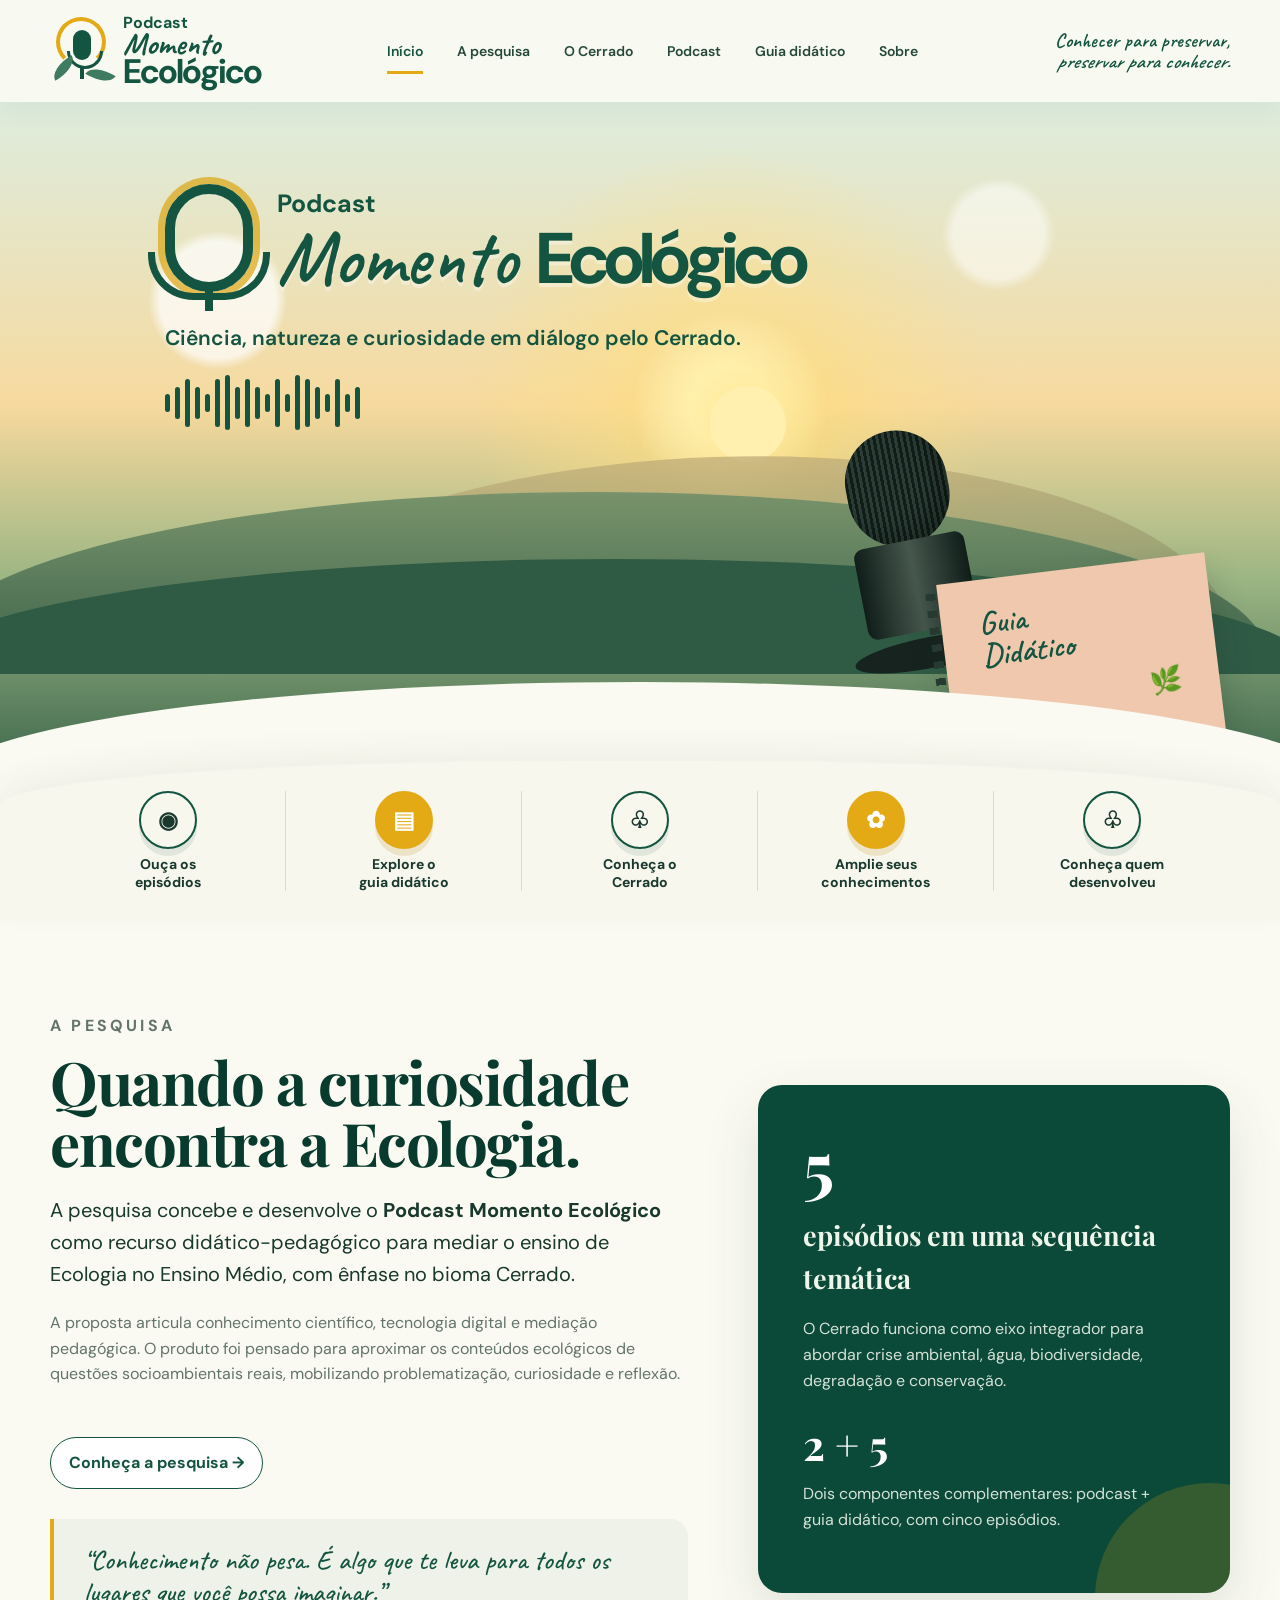
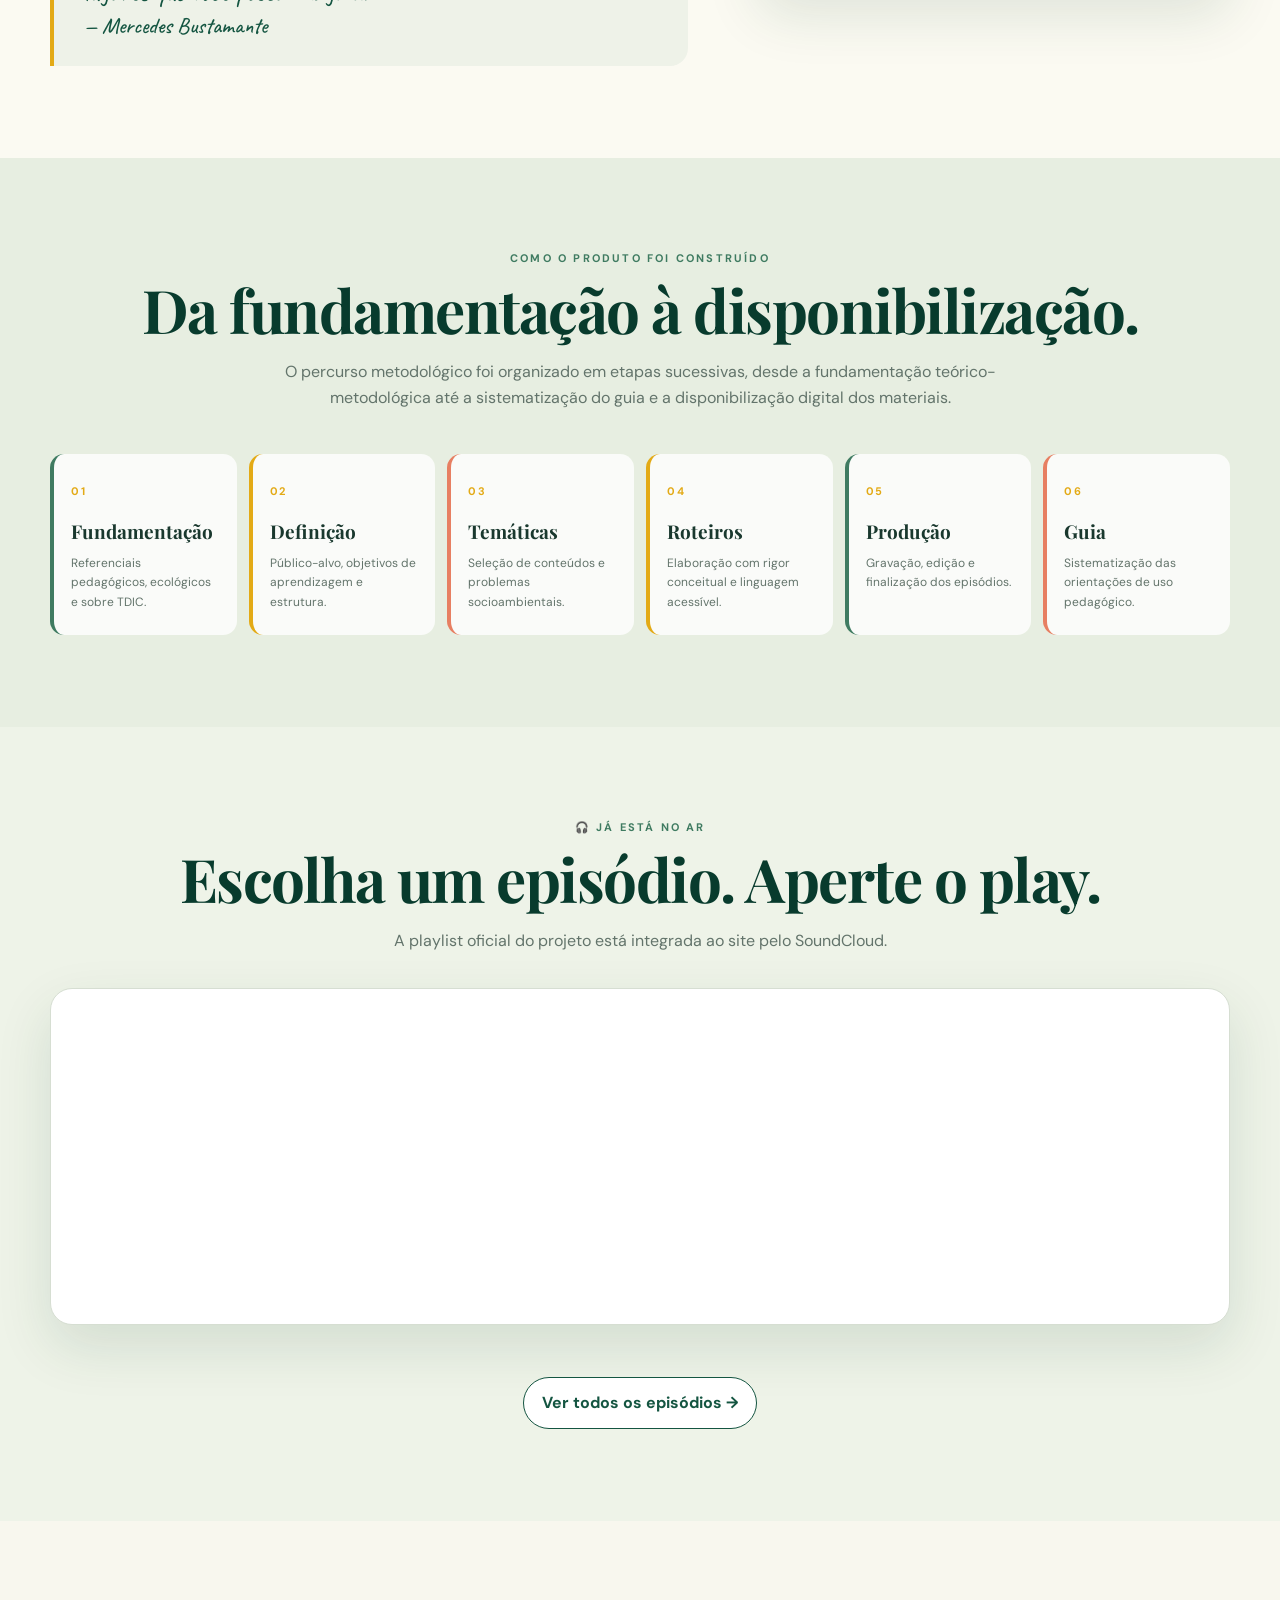
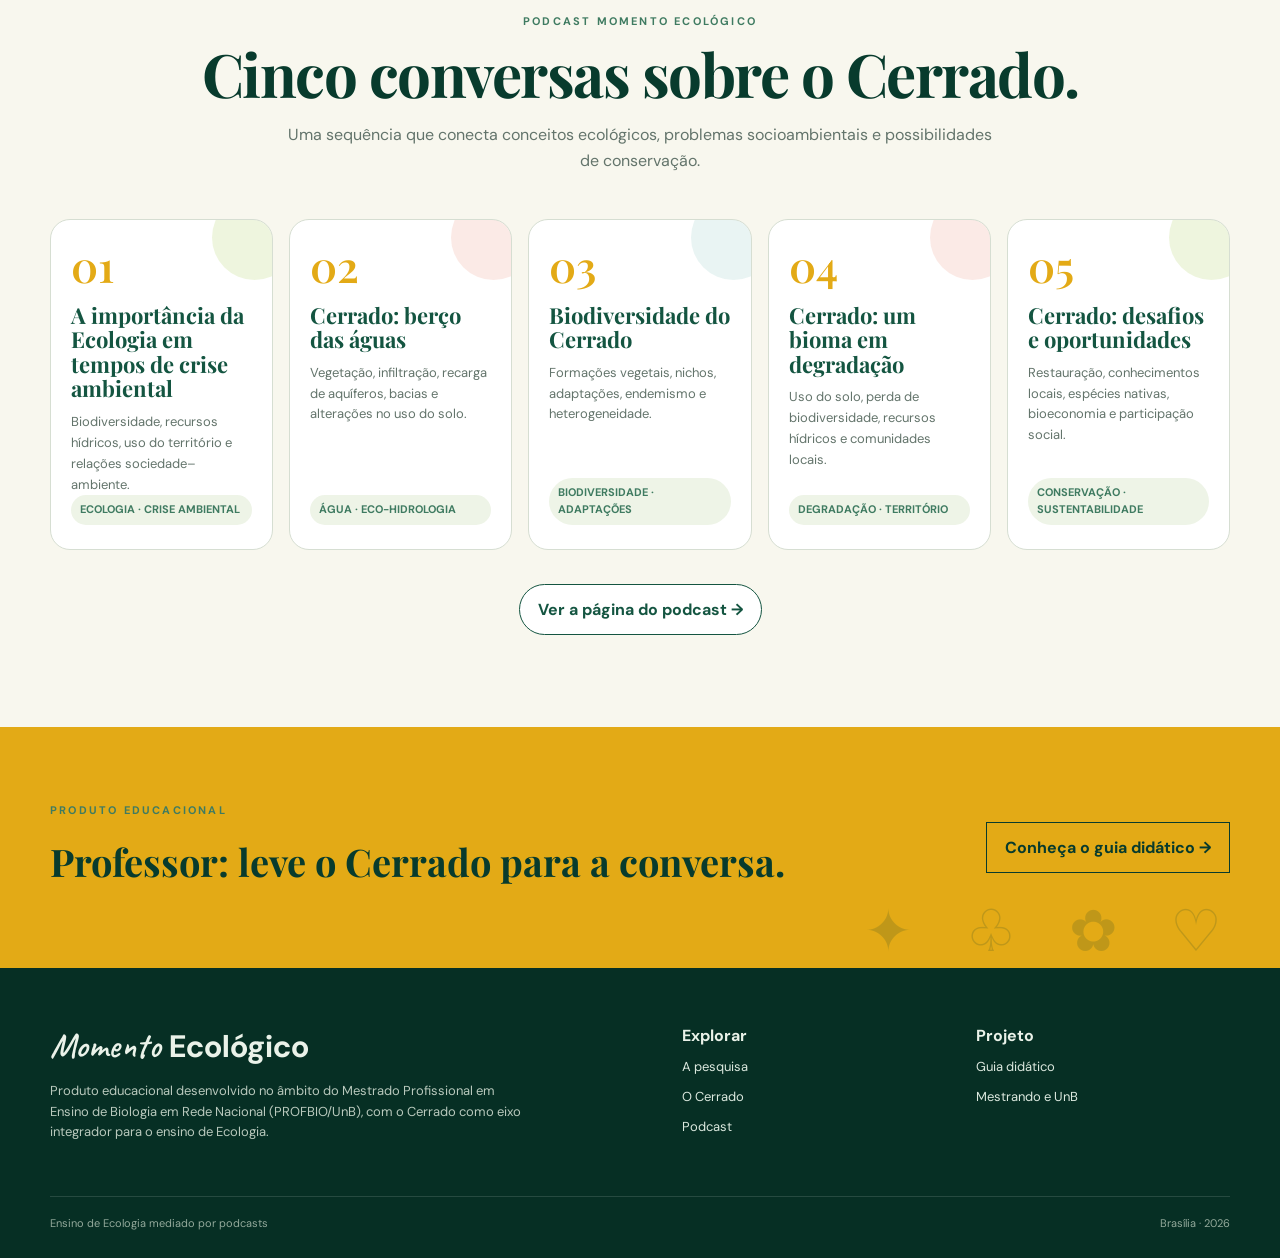
==== commit 45191b89: "reconstrução do site com base na dissertação" ====
--- a/index.html
+++ b/index.html
@@ -1,129 +1,152 @@
-<!DOCTYPE html>
+<!doctype html>
 <html lang="pt-BR">
 <head>
-  <meta charset="utf-8">
-  <meta name="viewport" content="width=device-width, initial-scale=1">
-  <meta name="description" content="Pesquisa de Mestrado em Botânica sobre o bioma Cerrado, desenvolvida por meio de podcast.">
-  <title>Pesquisa de Mestrado · Botânica & Cerrado</title>
-  <link rel="stylesheet" href="styles.css">
+<meta charset="utf-8"><meta name="viewport" content="width=device-width, initial-scale=1">
+<meta name="description" content="Podcast Momento Ecológico — ensino de Ecologia mediado por podcasts, com o Cerrado como eixo integrador.">
+<title>Início · Momento Ecológico</title>
+<link rel="stylesheet" href="styles.css">
 </head>
+<body>
+<a class="skip" href="#conteudo">Pular para o conteúdo</a>
 
-<body>
 <header class="header">
   <div class="container header-inner">
-    <a class="brand" href="#">
-      <span class="brand-icon" aria-hidden="true">
-        <svg viewBox="0 0 42 54" role="img">
-          <path d="M20.5 51V3M20.5 28C12 25 7 18 8 10c7 1 13 7 12.5 18M21 20c2-9 8-14 16-15 0 9-6 15-16 17M20.5 39C13 36 8 31 7 25c7 0 13 5 14 13M21 34c4-7 10-10 16-10-1 7-7 12-16 13" />
-        </svg>
-      </span>
-      <span>
-        <small>PESQUISA DE MESTRADO</small>
-        <strong>Botânica · Cerrado</strong>
-      </span>
+    <a class="brand" href="index.html" aria-label="Momento Ecológico - início">
+      <span class="logo-mark" aria-hidden="true"><span class="logo-ring"></span><span class="logo-mic"></span><span class="leaf leaf-a"></span><span class="leaf leaf-b"></span></span>
+      <span><small>Podcast</small><strong>Momento<br><b>Ecológico</b></strong></span>
     </a>
-
-    <nav class="nav">
-      <a href="#sobre">sobre</a>
-      <a href="#podcast">podcast</a>
-      <a href="#rodape">contato</a>
-    </nav>
+    <nav class="nav" aria-label="Navegação principal"><a class="active" href="index.html">Início</a><a class="" href="pesquisa.html">A pesquisa</a><a class="" href="cerrado.html">O Cerrado</a><a class="" href="podcast.html">Podcast</a><a class="" href="guia.html">Guia didático</a><a class="" href="sobre.html">Sobre</a></nav>
+    <p class="tagline">Conhecer para preservar,<br><em>preservar para conhecer.</em></p>
   </div>
 </header>
 
-<main>
-  <section class="hero">
-    <div class="container hero-inner">
-      <p class="eyebrow">PESQUISA DE MESTRADO</p>
-      <h1>O Cerrado em <em>pesquisa.</em></h1>
-      <span class="rule"></span>
-      <p class="hero-copy">
-        A botânica como caminho para compreender,<br class="desktop">
-        valorizar e conservar a biodiversidade do Cerrado.
-      </p>
-      <a href="#podcast" class="primary-button">
-        <span class="headphones">◖</span> Ouça a pesquisa
-      </a>
+<main id="conteudo">
+<section class="hero">
+  <div class="sun"></div><div class="hill one"></div><div class="hill two"></div><div class="hill three"></div>
+  <div class="container hero-content">
+    <div class="hero-lockup">
+      <div class="hero-mic" aria-hidden="true"><span></span></div>
+      <div><p class="hero-kicker">Podcast</p><h1 class="hero-title">Momento <em>Ecológico</em></h1></div>
     </div>
-  </section>
+    <p class="hero-copy">Ciência, natureza e curiosidade em diálogo pelo Cerrado.</p>
+    <div class="wave" aria-hidden="true"><i></i><i></i><i></i><i></i><i></i><i></i><i></i><i></i><i></i><i></i><i></i><i></i><i></i><i></i><i></i><i></i><i></i><i></i><i></i><i></i></div>
+  </div>
+  <div class="hero-object" aria-hidden="true">
+    <div class="mic-object"><div class="mic-head"></div><div class="mic-body"></div><div class="mic-base"></div></div>
+    <div class="book-object">Guia<br>Didático<small>🌿</small></div>
+  </div>
+</section>
 
-  <section id="podcast" class="podcast">
-    <div class="container podcast-inner">
-      <p class="eyebrow">PODCAST DA PESQUISA</p>
-      <h2>Podcast da pesquisa</h2>
-      <span class="rule"></span>
-      <p class="podcast-subtitle">Escute. Conheça o Cerrado.</p>
-      <p class="podcast-copy">
-        Cada episódio traz um capítulo dessa jornada científica,<br class="desktop">
-        do campo ao conhecimento.
-      </p>
+<section class="quick">
+  <div class="container quick-grid">
+    <a href="podcast.html"><span class="quick-icon">◉</span><span>Ouça os<br>episódios</span></a>
+    <a class="gold" href="guia.html"><span class="quick-icon">▤</span><span>Explore o<br>guia didático</span></a>
+    <a href="cerrado.html"><span class="quick-icon">♧</span><span>Conheça o<br>Cerrado</span></a>
+    <a class="gold" href="pesquisa.html#temas"><span class="quick-icon">✿</span><span>Amplie seus<br>conhecimentos</span></a>
+    <a href="sobre.html"><span class="quick-icon">♧</span><span>Conheça quem<br>desenvolveu</span></a>
+  </div>
+</section>
 
-      <div class="player">
-        <iframe
-          title="Podcast da pesquisa no SoundCloud"
-          scrolling="no"
-          frameborder="no"
-          allow="autoplay; encrypted-media"
-          src="https://w.soundcloud.com/player/?url=https%3A//api.soundcloud.com/playlists/soundcloud%253Aplaylists%253A2288575884&color=%233d5a2f&auto_play=false&hide_related=false&show_comments=true&show_user=true&show_reposts=false&show_teaser=true">
-        </iframe>
-      </div>
+<section class="section">
+  <div class="container story-grid">
+    <div class="story-copy">
+      <p class="eyebrow">A PESQUISA</p>
+      <h2 class="section-title">Quando a curiosidade encontra a Ecologia.</h2>
+      <p class="lead">A pesquisa concebe e desenvolve o <strong>Podcast Momento Ecológico</strong> como recurso didático-pedagógico para mediar o ensino de Ecologia no Ensino Médio, com ênfase no bioma Cerrado.</p>
+      <p>A proposta articula conhecimento científico, tecnologia digital e mediação pedagógica. O produto foi pensado para aproximar os conteúdos ecológicos de questões socioambientais reais, mobilizando problematização, curiosidade e reflexão.</p>
+      <a class="listen" href="pesquisa.html">Conheça a pesquisa →</a>
+      <div class="quote">“Conhecimento não pesa. É algo que te leva para todos os lugares que você possa imaginar.”<br><small>— Mercedes Bustamante</small></div>
+    </div>
+    <aside class="stat-card">
+      <strong>5</strong>
+      <h3>episódios em uma sequência temática</h3>
+      <p>O Cerrado funciona como eixo integrador para abordar crise ambiental, água, biodiversidade, degradação e conservação.</p>
+      <strong style="font-size:42px;display:block;margin-top:30px">2 + 5</strong>
+      <p>Dois componentes complementares: podcast + guia didático, com cinco episódios.</p>
+    </aside>
+  </div>
+</section>
 
-      <div class="player-links">
-        <a href="https://soundcloud.com/ecological-minute" target="_blank" rel="noopener">ecological minute</a>
-        <span>·</span>
-        <a href="https://soundcloud.com/ecological-minute/sets/podcast-minuto-ecologico" target="_blank" rel="noopener">Podcast · Minuto Ecológico</a>
-      </div>
+<section class="section method">
+  <div class="container center">
+    <p class="eyebrow">COMO O PRODUTO FOI CONSTRUÍDO</p>
+    <h2 class="section-title">Da fundamentação à disponibilização.</h2>
+    <p class="section-intro">O percurso metodológico foi organizado em etapas sucessivas, desde a fundamentação teórico-metodológica até a sistematização do guia e a disponibilização digital dos materiais.</p>
+  </div>
+  <div class="container steps">
+    <div class="step"><b>01</b><h3>Fundamentação</h3><p>Referenciais pedagógicos, ecológicos e sobre TDIC.</p></div>
+    <div class="step"><b>02</b><h3>Definição</h3><p>Público-alvo, objetivos de aprendizagem e estrutura.</p></div>
+    <div class="step"><b>03</b><h3>Temáticas</h3><p>Seleção de conteúdos e problemas socioambientais.</p></div>
+    <div class="step"><b>04</b><h3>Roteiros</h3><p>Elaboração com rigor conceitual e linguagem acessível.</p></div>
+    <div class="step"><b>05</b><h3>Produção</h3><p>Gravação, edição e finalização dos episódios.</p></div>
+    <div class="step"><b>06</b><h3>Guia</h3><p>Sistematização das orientações de uso pedagógico.</p></div>
+  </div>
+</section>
+
+
+<section class="section" style="background:#eef3e8">
+  <div class="container center">
+    <p class="eyebrow">🎧 JÁ ESTÁ NO AR</p>
+    <h2 class="section-title">Escolha um episódio. Aperte o play.</h2>
+    <p class="section-intro">A playlist oficial do projeto está integrada ao site pelo SoundCloud.</p>
+  </div>
+  <div class="container" style="margin-top:34px">
+    <div style="background:#fff;border:1px solid var(--line);border-radius:22px;padding:14px;box-shadow:var(--shadow)">
+      <iframe title="Podcast Momento Ecológico no SoundCloud" scrolling="no" frameborder="no"
+        allow="autoplay; encrypted-media"
+        style="width:100%;height:300px;border:0;border-radius:14px"
+        src="https://w.soundcloud.com/player/?url=https%3A//api.soundcloud.com/playlists/soundcloud%253Aplaylists%253A2288575884&color=%233b7158&auto_play=false&hide_related=false&show_comments=true&show_user=true&show_reposts=false&show_teaser=true"></iframe>
     </div>
-  </section>
+    <div class="center" style="margin-top:18px"><a class="listen" href="podcast.html">Ver todos os episódios →</a></div>
+  </div>
+</section>
 
-  <section id="sobre" class="info-section">
-    <div class="container info-grid">
-      <article class="info-item">
-        <div class="info-icon">⌁</div>
-        <h2>Caminhos da pesquisa</h2>
-        <span class="short-rule"></span>
-        <p>
-          Do levantamento florístico às análises ecológicas, cada etapa revela
-          a riqueza e os desafios do bioma Cerrado.
-        </p>
-        <a href="#sobre">Saiba mais sobre a pesquisa <span>→</span></a>
-      </article>
+<section class="section episodes">
+  <div class="container center">
+    <p class="eyebrow">PODCAST MOMENTO ECOLÓGICO</p>
+    <h2 class="section-title">Cinco conversas sobre o Cerrado.</h2>
+    <p class="section-intro">Uma sequência que conecta conceitos ecológicos, problemas socioambientais e possibilidades de conservação.</p>
+  </div>
+  <div class="container episode-grid">
+    <article class="episode"><span class="num">01</span><h3>A importância da Ecologia em tempos de crise ambiental</h3><p>Biodiversidade, recursos hídricos, uso do território e relações sociedade–ambiente.</p><span class="themes">ECOLOGIA · CRISE AMBIENTAL</span></article>
+    <article class="episode"><span class="num">02</span><h3>Cerrado: berço das águas</h3><p>Vegetação, infiltração, recarga de aquíferos, bacias e alterações no uso do solo.</p><span class="themes">ÁGUA · ECO-HIDROLOGIA</span></article>
+    <article class="episode"><span class="num">03</span><h3>Biodiversidade do Cerrado</h3><p>Formações vegetais, nichos, adaptações, endemismo e heterogeneidade.</p><span class="themes">BIODIVERSIDADE · ADAPTAÇÕES</span></article>
+    <article class="episode"><span class="num">04</span><h3>Cerrado: um bioma em degradação</h3><p>Uso do solo, perda de biodiversidade, recursos hídricos e comunidades locais.</p><span class="themes">DEGRADAÇÃO · TERRITÓRIO</span></article>
+    <article class="episode"><span class="num">05</span><h3>Cerrado: desafios e oportunidades</h3><p>Restauração, conhecimentos locais, espécies nativas, bioeconomia e participação social.</p><span class="themes">CONSERVAÇÃO · SUSTENTABILIDADE</span></article>
+  </div>
+  <div class="container center"><a class="listen" href="podcast.html">Ver a página do podcast →</a></div>
+</section>
 
-      <article class="info-item">
-        <div class="info-icon">□</div>
-        <h2>Acompanhe os episódios</h2>
-        <span class="short-rule"></span>
-        <p>
-          Novos episódios podem apresentar dados, reflexões e descobertas
-          da pesquisa em andamento.
-        </p>
-        <a href="#podcast">Ouça agora <span>→</span></a>
-      </article>
-    </div>
-  </section>
+<section class="cta">
+  <div class="container cta-inner">
+    <div><p class="eyebrow">PRODUTO EDUCACIONAL</p><h2>Professor: leve o Cerrado para a conversa.</h2></div>
+    <a href="guia.html">Conheça o guia didático →</a>
+  </div>
+</section>
 </main>
 
-<footer id="rodape">
-  <div class="container footer-inner">
-    <div class="footer-brand">
-      <span class="footer-leaf">
-        <svg viewBox="0 0 42 54">
-          <path d="M20.5 51V3M20.5 28C12 25 7 18 8 10c7 1 13 7 12.5 18M21 20c2-9 8-14 16-15 0 9-6 15-16 17M20.5 39C13 36 8 31 7 25c7 0 13 5 14 13M21 34c4-7 10-10 16-10-1 7-7 12-16 13" />
-        </svg>
-      </span>
-      <div>
-        <p>Pesquisa de Mestrado</p>
-        <p>Botânica · Bioma Cerrado</p>
-        <p>@2026</p>
-      </div>
+<footer>
+  <div class="container footer-grid">
+    <div>
+      <div class="footer-brand">Momento <b>Ecológico</b></div>
+      <p>Produto educacional desenvolvido no âmbito do Mestrado Profissional em Ensino de Biologia em Rede Nacional (PROFBIO/UnB), com o Cerrado como eixo integrador para o ensino de Ecologia.</p>
     </div>
-
-    <div class="socials" aria-label="Redes sociais">
-      <a href="#" aria-label="Instagram">◎</a>
-      <a href="#" aria-label="YouTube">▷</a>
-      <a href="#" aria-label="GitHub">●</a>
+    <div class="footer-links">
+      <strong>Explorar</strong>
+      <a href="pesquisa.html">A pesquisa</a>
+      <a href="cerrado.html">O Cerrado</a>
+      <a href="podcast.html">Podcast</a>
+    </div>
+    <div class="footer-links">
+      <strong>Projeto</strong>
+      <a href="guia.html">Guia didático</a>
+      <a href="sobre.html">Mestrando e UnB</a>
     </div>
   </div>
+  <div class="container footer-bottom">
+    <span>Ensino de Ecologia mediado por podcasts</span>
+    <span>Brasília · 2026</span>
+  </div>
 </footer>
-</body>
-</html>
+
+</body></html>
--- a/styles.css
+++ b/styles.css
@@ -1,421 +1,232 @@
-@import url('https://fonts.googleapis.com/css2?family=DM+Sans:wght@400;500;600&family=Playfair+Display:ital,wght@0,500;1,500&display=swap');
+
+@import url('https://fonts.googleapis.com/css2?family=DM+Sans:wght@400;500;600;700&family=Playfair+Display:ital,wght@500;600;700&family=Caveat:wght@500;600;700&display=swap');
 
 :root{
-  --green:#405735;
-  --green-dark:#27371f;
-  --cream:#fbfaf5;
-  --soft:#eef0e8;
-  --line:#dfe1d8;
-  --text:#252a23;
-  --muted:#60665c;
-}
-
+  --green-950:#083b2d;
+  --green-900:#0b4938;
+  --green-800:#145541;
+  --green-700:#24664f;
+  --green-600:#3f7b61;
+  --sage:#e7eee1;
+  --sage-2:#dce8d9;
+  --cream:#f8f7ee;
+  --cream-2:#f1f3e8;
+  --gold:#e3aa16;
+  --gold-2:#f4c84b;
+  --lime:#9fc64b;
+  --coral:#e77f62;
+  --sky:#8fc8c0;
+  --peach:#f0c8ae;
+  --ink:#19382e;
+  --muted:#63746b;
+  --white:#fff;
+  --line:#d6ded2;
+  --shadow:0 22px 55px rgba(15,62,45,.12);
+}
 *{box-sizing:border-box}
-
 html{scroll-behavior:smooth}
-
-body{
-  margin:0;
-  background:var(--cream);
-  color:var(--text);
-  font-family:"DM Sans",Arial,sans-serif;
-  line-height:1.6;
-}
-
+body{margin:0;background:var(--cream);color:var(--ink);font-family:"DM Sans",Arial,sans-serif;line-height:1.6}
 a{color:inherit}
-
-.container{
-  width:min(1080px,calc(100% - 48px));
-  margin:0 auto;
-}
-
-.header{
-  background:rgba(251,250,245,.97);
-  border-bottom:1px solid var(--line);
-  position:sticky;
-  top:0;
-  z-index:20;
-}
-
-.header-inner{
-  min-height:82px;
-  display:flex;
-  align-items:center;
-  justify-content:space-between;
-}
-
-.brand{
-  display:flex;
-  align-items:center;
-  gap:13px;
-  text-decoration:none;
-}
-
-.brand-icon{
-  width:42px;
-  height:54px;
-  display:block;
-}
-
-.brand-icon svg,
-.footer-leaf svg{
-  width:100%;
-  height:100%;
-  fill:none;
-  stroke:var(--green);
-  stroke-width:1.25;
-  stroke-linecap:round;
-  stroke-linejoin:round;
-}
-
-.brand small{
-  display:block;
-  color:#777d73;
-  font-size:10px;
-  letter-spacing:.08em;
-}
-
-.brand strong{
-  display:block;
-  color:var(--green-dark);
-  font:500 20px/1.15 "Playfair Display",Georgia,serif;
-}
-
-.nav{
-  display:flex;
-  gap:46px;
-}
-
-.nav a{
-  color:var(--text);
-  font-size:14px;
-  text-decoration:none;
-}
-
-.nav a:hover{
-  color:var(--green);
-}
+img{max-width:100%;display:block}
+.container{width:min(1180px,calc(100% - 44px));margin:auto}
+.skip{position:absolute;left:-9999px}.skip:focus{left:12px;top:12px;z-index:100;padding:10px;background:#fff}
+
+.header{background:rgba(248,249,241,.96);border-bottom:1px solid rgba(20,85,65,.09);position:sticky;top:0;z-index:50;backdrop-filter:blur(12px)}
+.header-inner{min-height:102px;display:grid;grid-template-columns:310px 1fr 285px;align-items:center;gap:22px}
+.brand{text-decoration:none;display:flex;align-items:center;gap:11px}
+.logo-mark{width:62px;height:68px;position:relative;flex:none}
+.logo-ring{position:absolute;inset:0 6px 18px;border:4px solid var(--gold);border-bottom-color:transparent;border-radius:50%}
+.logo-mic{position:absolute;left:23px;top:13px;width:18px;height:30px;border-radius:12px;background:var(--green-800)}
+.logo-mic:before{content:"";position:absolute;left:-6px;bottom:-9px;width:30px;height:15px;border:3px solid var(--green-800);border-top:0;border-radius:0 0 20px 20px}
+.logo-mic:after{content:"";position:absolute;left:7px;bottom:-19px;width:4px;height:12px;background:var(--green-800)}
+.leaf{position:absolute;width:27px;height:14px;background:var(--green-600);border-radius:100% 0 100% 0}
+.leaf-a{left:0;bottom:10px;transform:rotate(-30deg)}.leaf-b{right:-2px;bottom:3px;transform:rotate(32deg)}
+.brand small{display:block;color:var(--green-800);font-weight:700;font-size:16px;line-height:1}
+.brand strong{display:block;color:var(--green-800);font:600 31px/.85 "Caveat",cursive}
+.brand strong b{font:700 34px/.9 "DM Sans",sans-serif;letter-spacing:-2px}
+.nav{display:flex;justify-content:center;gap:34px}
+.nav a{font-size:14px;text-decoration:none;padding:13px 0;position:relative;color:#25483b}
+.nav a:hover,.nav a.active{color:var(--green-800)}
+.nav a.active:after{content:"";position:absolute;left:0;right:0;bottom:1px;height:3px;background:var(--gold)}
+.tagline{text-align:right;margin:0;color:var(--green-800);font:600 20px/1.05 "Caveat",cursive}
 
 .hero{
-  min-height:450px;
-  background:var(--cream);
-  display:flex;
-  align-items:center;
-  text-align:center;
-}
-
-.hero-inner{
-  display:flex;
-  flex-direction:column;
-  align-items:center;
-  padding:76px 0 82px;
-}
-
-.eyebrow{
-  margin:0 0 20px;
-  color:var(--green);
-  font-size:12px;
-  font-weight:600;
-  letter-spacing:.18em;
-}
-
-.hero h1{
-  margin:0;
-  font:500 clamp(48px,7vw,78px)/1.05 "Playfair Display",Georgia,serif;
-  letter-spacing:-.02em;
-}
-
-.hero h1 em{
-  color:var(--green);
-  font-style:italic;
-}
-
-.rule{
-  width:54px;
-  height:1px;
-  margin:27px 0 20px;
-  background:#7d9070;
-}
-
-.hero-copy{
-  margin:0 0 30px;
-  color:#4e554b;
-  font-size:18px;
-  line-height:1.7;
-}
-
-.primary-button{
-  display:inline-flex;
-  align-items:center;
-  gap:11px;
-  padding:14px 25px;
-  border-radius:6px;
-  background:var(--green);
-  color:white;
-  text-decoration:none;
-  font-size:15px;
-  box-shadow:0 8px 20px rgba(64,87,53,.12);
-}
-
-.headphones{
-  font-size:18px;
-  transform:rotate(-20deg);
-}
-
-.podcast{
-  padding:72px 0 78px;
-  background:var(--soft);
-  text-align:center;
-}
-
-.podcast-inner{
-  display:flex;
-  flex-direction:column;
-  align-items:center;
-}
-
-.podcast .eyebrow{
-  margin-bottom:15px;
-}
-
-.podcast h2{
-  margin:0;
-  font:500 clamp(40px,5vw,56px)/1.05 "Playfair Display",Georgia,serif;
-}
-
-.podcast .rule{
-  margin:22px 0 13px;
-}
-
-.podcast-subtitle{
-  margin:0;
-  color:var(--green);
-  font:500 19px "Playfair Display",Georgia,serif;
-}
-
-.podcast-copy{
-  margin:20px 0 30px;
-  color:#4f564c;
-  font-size:16px;
-}
-
-.player{
-  width:min(850px,100%);
-  padding:11px;
-  background:white;
-  border:1px solid #d9dcd3;
-  border-radius:7px;
-  box-shadow:0 8px 24px rgba(38,50,32,.06);
-  text-align:left;
-}
-
-.player iframe{
-  display:block;
-  width:100%;
-  height:500px;
-  border:0;
-}
-
-.player-links{
-  align-self:flex-start;
-  margin-top:13px;
-  display:flex;
-  gap:9px;
-  font-size:11px;
-}
-
-.player-links a{
-  color:#465b3b;
-  text-decoration:underline;
-}
-
-.info-section{
-  background:var(--cream);
-  padding:75px 0;
-}
-
-.info-grid{
-  display:grid;
-  grid-template-columns:1fr 1fr;
-}
-
-.info-item{
-  padding:0 62px;
-}
-
-.info-item + .info-item{
-  border-left:1px solid var(--line);
-}
-
-.info-icon{
-  margin-bottom:20px;
-  color:var(--green);
-  font-size:26px;
-}
-
-.info-item h2{
-  margin:0;
-  font:500 29px/1.15 "Playfair Display",Georgia,serif;
-}
-
-.short-rule{
-  display:block;
-  width:35px;
-  height:1px;
-  margin:16px 0 15px;
-  background:#839477;
-}
-
-.info-item p{
-  max-width:420px;
-  margin:0 0 21px;
-  color:var(--muted);
-  font-size:13px;
-}
-
-.info-item a{
-  color:var(--green);
-  text-decoration:none;
-  font-size:12px;
-  font-weight:600;
-}
-
-.info-item a span{
-  margin-left:9px;
-  font-size:15px;
-}
-
-footer{
-  background:var(--green-dark);
-  color:white;
-  padding:46px 0;
-}
-
-.footer-inner{
-  display:flex;
-  align-items:center;
-  justify-content:space-between;
-}
-
-.footer-brand{
-  display:flex;
-  align-items:center;
-  gap:20px;
-}
-
-.footer-leaf{
-  width:44px;
-  height:58px;
-  display:block;
-}
-
-.footer-leaf svg{
-  stroke:#e4e9dd;
-}
-
-.footer-brand p{
-  margin:2px 0;
-  color:#e0e5da;
-  font-size:12px;
-}
-
-.socials{
-  display:flex;
-  align-items:center;
-  gap:31px;
-}
-
-.socials a{
-  color:white;
-  text-decoration:none;
-  font-size:25px;
-}
-
+  position:relative;min-height:640px;overflow:hidden;
+  background:linear-gradient(180deg,#d7e9d9 0%,#f2d49d 48%,#b3bf92 70%,#567755 100%);
+}
+.hero:before{content:"";position:absolute;inset:0;background:
+ radial-gradient(circle at 57% 46%,rgba(255,244,184,.98) 0 5%,rgba(255,222,128,.55) 12%,transparent 32%),
+ linear-gradient(180deg,rgba(255,255,255,.12),transparent 50%);
+}
+.hero .sun{position:absolute;width:76px;height:76px;border-radius:50%;left:55.5%;top:43%;background:#fff0b0;box-shadow:0 0 70px 22px rgba(255,220,111,.48)}
+.hill{position:absolute;bottom:105px;border-radius:50% 50% 0 0/100% 100% 0 0}
+.hill.one{width:80%;height:200px;left:16%;background:linear-gradient(#c2ae79,#78916b);opacity:.78;transform:rotate(-2deg)}
+.hill.two{width:105%;height:165px;left:-6%;background:linear-gradient(#78936b,#41674d)}
+.hill.three{width:110%;height:115px;left:-7%;bottom:88px;background:#2f5b45}
+.hero-content{position:relative;z-index:4;padding:72px 0 120px;margin-left:max(22px,calc((100% - 1180px)/2 + 115px));max-width:720px}
+.hero-lockup{display:flex;align-items:center;gap:24px}
+.hero-mic{width:88px;height:108px;border:10px solid var(--green-800);border-radius:48px;position:relative;box-shadow:0 0 0 7px rgba(220,168,23,.72)}
+.hero-mic:after{content:"";position:absolute;left:50%;bottom:-29px;transform:translateX(-50%);width:8px;height:28px;background:var(--green-800)}
+.hero-mic span{position:absolute;left:-27px;right:-27px;bottom:-18px;height:48px;border:7px solid var(--green-800);border-top:0;border-radius:0 0 45px 45px}
+.hero-kicker{margin:0;color:var(--green-800);font-size:25px;font-weight:700}
+.hero-title{margin:0;color:var(--green-800);font:600 clamp(54px,6vw,80px)/.88 "Caveat",cursive}
+.hero-title em{font:700 clamp(50px,5.6vw,76px)/.9 "DM Sans",sans-serif;font-style:normal;letter-spacing:-5px}
+.hero-copy{margin:30px 0 18px;color:var(--green-800);font-size:20px;font-weight:600}
+.wave{height:58px;display:flex;align-items:center;gap:5px}.wave i{display:block;width:5px;border-radius:5px;background:var(--green-800);height:18px}.wave i:nth-child(2n){height:32px}.wave i:nth-child(3n){height:48px}.wave i:nth-child(7n){height:55px}
+.hero-object{position:absolute;right:5%;bottom:-12px;width:425px;height:355px;z-index:6}
+.mic-object{position:absolute;left:45px;top:10px;width:150px;height:260px;transform:rotate(-11deg)}
+.mic-head{width:102px;height:116px;margin:auto;border-radius:55px;background:repeating-linear-gradient(90deg,#101d19 0 3px,#2b3d35 3px 6px);box-shadow:inset -10px -12px 18px rgba(0,0,0,.25)}
+.mic-body{width:112px;height:92px;margin:-5px auto 0;border-radius:10px;background:linear-gradient(90deg,#101d19,#46574d,#101d19)}
+.mic-base{width:155px;height:31px;margin:7px auto;background:#16231f;border-radius:50%}
+.book-object{position:absolute;right:0;bottom:28px;width:270px;height:178px;background:var(--peach);padding:28px 38px;transform:rotate(-7deg);box-shadow:0 20px 32px rgba(29,53,40,.27);color:var(--green-800);font:600 32px/1 "Caveat",cursive}
+.book-object:before{content:"";position:absolute;left:-12px;top:8px;bottom:8px;width:10px;background:repeating-linear-gradient(180deg,#263a31 0 7px,transparent 7px 17px)}
+.book-object small{display:block;text-align:right;margin-top:18px;font-size:26px}
+
+.quick{background:var(--cream);position:relative;z-index:10;margin-top:-1px;border-radius:50% 50% 0 0/24% 24% 0 0;box-shadow:0 -12px 30px rgba(35,63,47,.06)}
+.quick-grid{min-height:160px;display:grid;grid-template-columns:repeat(5,1fr);align-items:center}
+.quick a{display:flex;align-items:center;flex-direction:column;text-align:center;gap:7px;text-decoration:none;font-weight:700;font-size:14px;line-height:1.25;border-right:1px solid var(--line)}
+.quick a:last-child{border-right:0}
+.quick-icon{width:58px;height:58px;border-radius:50%;display:grid;place-items:center;border:2px solid var(--green-800);font-size:23px}
+.quick a.gold .quick-icon{background:var(--gold);border-color:var(--gold);color:#fff}
+
+.section{padding:92px 0}
+.eyebrow{margin:0 0 12px;color:var(--green-600);font-weight:700;font-size:11px;letter-spacing:.2em}
+h1,h2,h3{font-family:"Playfair Display",serif}
+.section-title{font-size:clamp(38px,4.8vw,60px);line-height:1.03;color:var(--green-950);margin:0}
+.section-intro{max-width:720px;color:var(--muted);font-size:16px;margin:18px auto 0}
+.center{text-align:center}
+
+.story-grid{display:grid;grid-template-columns:1.15fr .85fr;gap:70px;align-items:center}
+.story-copy p{color:var(--muted);font-size:16px}.story-copy .lead{font-size:20px;color:var(--ink)}
+.quote{margin-top:30px;padding:25px 30px;border-left:4px solid var(--gold);background:#eef2e8;color:var(--green-800);font:500 27px/1.2 "Caveat",cursive}
+.stat-card{background:var(--green-900);color:#eef5ea;padding:45px;border-radius:8px;box-shadow:var(--shadow);position:relative;overflow:hidden}
+.stat-card:after{content:"";position:absolute;width:230px;height:230px;border-radius:50%;right:-95px;bottom:-120px;background:rgba(220,168,23,.2)}
+.stat-card strong{font:700 68px/1 "Playfair Display",serif;color:#fff}.stat-card h3{font-size:27px;margin:14px 0 10px}.stat-card p{color:#d5e2d7}
+
+.cards{display:grid;grid-template-columns:repeat(3,1fr);gap:20px;margin-top:44px}
+.card{background:#fff;border:1px solid var(--line);padding:28px;border-radius:6px;box-shadow:0 12px 28px rgba(20,70,51,.06)}
+.card-number{color:var(--gold);font-weight:700;font-size:12px;letter-spacing:.15em}
+.card h3{color:var(--green-800);font-size:25px;margin:16px 0 10px}.card p{color:var(--muted);font-size:14px;margin:0}
+
+.method{background:var(--sage)}
+.steps{display:grid;grid-template-columns:repeat(6,1fr);gap:12px;margin-top:44px}
+.step{background:rgba(255,255,255,.8);padding:23px 17px;border-top:3px solid var(--green-600);min-height:150px}.step b{font-size:11px;color:var(--gold);letter-spacing:.15em}.step h3{font-size:19px;margin:13px 0 8px}.step p{margin:0;font-size:12px;color:var(--muted)}
+
+.episodes{background:var(--cream)}
+.episode-grid{display:grid;grid-template-columns:repeat(5,1fr);gap:16px;margin-top:45px}
+.episode{background:#fff;border:1px solid var(--line);padding:24px 20px;min-height:290px;display:flex;flex-direction:column}
+.episode .num{font:600 38px/1 "Playfair Display",serif;color:var(--gold)}
+.episode h3{font-size:22px;line-height:1.12;color:var(--green-800);margin:16px 0 11px}.episode p{font-size:13px;color:var(--muted);margin:0}
+.episode .themes{margin-top:auto;padding-top:18px;color:var(--green-600);font-size:11px;font-weight:700}
+.listen{display:inline-block;margin-top:34px;border:1px solid var(--green-800);padding:12px 18px;text-decoration:none;color:var(--green-800);font-weight:700}
+.note{margin-top:20px;color:#7b827c;font-size:12px}
+
+.guide-section{background:#e7eee2}
+.guide-grid{display:grid;grid-template-columns:1fr .8fr;gap:80px;align-items:center}
+.guide-grid h2{font-size:clamp(40px,5vw,62px);line-height:1.03;margin:0;color:var(--green-950)}
+.guide-grid h2 em{color:var(--green-600)}
+.guide-grid p:not(.eyebrow){color:var(--muted);font-size:16px;max-width:610px}
+.guide-cover{background:var(--peach);padding:50px 45px;min-height:350px;transform:rotate(3deg);box-shadow:var(--shadow);position:relative}
+.guide-cover:after{content:"";position:absolute;inset:15px;border:1px solid rgba(20,85,65,.18)}
+.guide-cover small{letter-spacing:.2em}.guide-cover h3{font:600 48px/1 "Caveat",cursive;color:var(--green-800);margin:25px 0}.guide-cover span{font-size:42px}
+
+.profile{background:var(--cream)}
+.profile-grid{display:grid;grid-template-columns:.75fr 1.25fr;gap:70px;align-items:center}
+.portrait{min-height:440px;background:linear-gradient(145deg,#dfe8d9,#f2d6a6);position:relative;overflow:hidden;display:grid;place-items:center}
+.portrait:before{content:"";width:230px;height:230px;border-radius:50%;background:rgba(20,85,65,.13);position:absolute;top:55px}
+.portrait .initials{position:relative;z-index:2;font:600 92px "Caveat",cursive;color:var(--green-800)}
+.profile h2{font-size:clamp(40px,4.8vw,60px);margin:0;line-height:1.02;color:var(--green-950)}
+.profile p{color:var(--muted)}.profile .bio{font-size:17px;color:var(--ink)}
+.timeline{border-left:2px solid var(--line);margin-top:30px;padding-left:25px}.timeline div{margin-bottom:20px}.timeline b{color:var(--green-800)}
+
+.institution{background:var(--green-950);color:#eff6ed}
+.institution h2{color:#fff}.institution p{color:#cbd9ce}.institution-grid{display:grid;grid-template-columns:1.2fr .8fr;gap:70px}
+.institution-box{border:1px solid rgba(255,255,255,.18);padding:30px;background:rgba(255,255,255,.04)}
+.institution-box strong{display:block;color:#fff;font-size:18px;margin-bottom:7px}.institution-box span{color:#bfcfc3;font-size:13px}
+
+.cta{padding:75px 0;background:var(--gold);color:var(--green-950)}
+.cta-inner{display:flex;align-items:center;justify-content:space-between;gap:30px}.cta h2{margin:0;font-size:38px}.cta a{padding:12px 18px;border:1px solid var(--green-950);text-decoration:none;font-weight:700}
+
+footer{background:#062f24;color:#eaf2e9;padding:55px 0 25px}
+.footer-grid{display:grid;grid-template-columns:1.4fr .6fr .6fr;gap:40px}
+.footer-brand{font:600 35px "Caveat",cursive}.footer-brand b{font:700 31px "DM Sans",sans-serif}
+footer p{color:#b9c9bd;font-size:13px;max-width:480px}.footer-links{display:flex;flex-direction:column;gap:9px}.footer-links a{text-decoration:none;color:#dce9df;font-size:13px}
+.footer-bottom{display:flex;justify-content:space-between;border-top:1px solid rgba(255,255,255,.13);margin-top:40px;padding-top:18px;color:#93a99b;font-size:11px}
+
+.page-hero{padding:85px 0 75px;background:linear-gradient(135deg,#e8f0e3,#f4dbad);border-bottom:1px solid var(--line)}
+.page-hero h1{font-size:clamp(44px,6vw,74px);line-height:1.02;color:var(--green-950);margin:0;max-width:900px}
+.page-hero p{max-width:760px;color:var(--muted);font-size:17px;margin:20px 0 0}
+.breadcrumb{font-size:11px;letter-spacing:.14em;color:var(--green-600);margin-bottom:15px;font-weight:700}
+
+.data-list{display:grid;grid-template-columns:repeat(2,1fr);gap:16px;margin-top:35px}
+.data-item{background:#fff;border:1px solid var(--line);padding:22px}.data-item b{display:block;color:var(--green-800);font-size:12px;letter-spacing:.1em;text-transform:uppercase;margin-bottom:6px}.data-item span{color:var(--muted);font-size:15px}
+
+.notice{background:#fff8e2;border-left:4px solid var(--gold);padding:20px 23px;color:#66572d;margin-top:28px}
+.table-like{display:grid;grid-template-columns:1fr 1fr;border:1px solid var(--line);margin-top:35px}.table-like div{padding:16px;border-bottom:1px solid var(--line)}.table-like div:nth-child(odd){font-weight:700;color:var(--green-800);background:#eef3ea}.table-like div:nth-child(even){color:var(--muted)}
+
+@media(max-width:1000px){
+  .header-inner{grid-template-columns:270px 1fr}.tagline{display:none}
+  .hero-content{margin-left:40px}.hero-object{right:-55px;transform:scale(.84);transform-origin:bottom right}
+  .quick-grid{grid-template-columns:repeat(3,1fr);padding:18px 0}.quick a:nth-child(3){border-right:0}.quick a:nth-child(n+4){margin-top:16px}
+  .episode-grid{grid-template-columns:repeat(3,1fr)}.steps{grid-template-columns:repeat(3,1fr)}.cards{grid-template-columns:repeat(2,1fr)}
+}
 @media(max-width:700px){
-  .container{
-    width:min(100% - 30px,1080px);
-  }
-
-  .header-inner{
-    min-height:68px;
-  }
-
-  .nav{
-    gap:17px;
-  }
-
-  .nav a{
-    font-size:12px;
-  }
-
-  .brand-icon{
-    width:32px;
-    height:43px;
-  }
-
-  .brand small{
-    font-size:8px;
-  }
-
-  .brand strong{
-    font-size:16px;
-  }
-
-  .hero-inner{
-    padding:65px 0 70px;
-  }
-
-  .hero-copy{
-    font-size:15px;
-  }
-
-  .desktop{
-    display:none;
-  }
-
-  .podcast{
-    padding:60px 0;
-  }
-
-  .player iframe{
-    height:560px;
-  }
-
-  .player-links{
-    flex-wrap:wrap;
-  }
-
-  .info-grid{
-    grid-template-columns:1fr;
-    gap:45px;
-  }
-
-  .info-item{
-    padding:0;
-  }
-
-  .info-item + .info-item{
-    border-left:0;
-    border-top:1px solid var(--line);
-    padding-top:45px;
-  }
-
-  .footer-inner{
-    align-items:flex-start;
-    gap:30px;
-  }
-}
-
-@media(max-width:460px){
-  .nav a:nth-child(3){
-    display:none;
-  }
-
-  .hero h1{
-    font-size:45px;
-  }
-
-  .socials{
-    gap:18px;
-  }
-}
+  .container{width:min(100% - 30px,1180px)}
+  .header-inner{display:flex;min-height:82px}.nav{display:none}
+  .brand strong{font-size:25px}.brand strong b{font-size:28px}
+  .hero{min-height:620px}.hero-content{margin:0 auto;padding-top:50px}.hero-lockup{gap:16px}.hero-mic{width:60px;height:78px;border-width:7px}.hero-mic span{border-width:5px;left:-19px;right:-19px}.hero-kicker{font-size:18px}.hero-title,.hero-title em{font-size:44px;letter-spacing:-2px}.hero-copy{font-size:16px}.hero-object{right:-130px;bottom:-50px;transform:scale(.68)}
+  .quick-grid{grid-template-columns:repeat(2,1fr)}.quick a:nth-child(3){border-right:1px solid var(--line)}.quick a:nth-child(4){border-right:0}
+  .section{padding:65px 0}.story-grid,.guide-grid,.profile-grid,.institution-grid{grid-template-columns:1fr;gap:40px}.cards,.episode-grid,.steps,.data-list{grid-template-columns:1fr}.table-like{grid-template-columns:1fr}.table-like div:nth-child(even){border-bottom:1px solid var(--line)}
+  .footer-grid{grid-template-columns:1fr}.footer-bottom,.cta-inner{flex-direction:column;align-items:flex-start}.cta h2{font-size:30px}
+}
+
+
+/* ===== Jovial / Ensino Médio refresh ===== */
+body{background:#fbfaf2}
+.header{border-bottom:0;box-shadow:0 8px 24px rgba(16,67,49,.05)}
+.brand strong{font-weight:700}
+.nav a{font-weight:600}
+.nav a:hover{transform:translateY(-1px)}
+.hero{min-height:660px;background:
+  radial-gradient(circle at 17% 30%,rgba(255,255,255,.72) 0 5%,transparent 6%),
+  radial-gradient(circle at 78% 20%,rgba(255,255,255,.52) 0 4%,transparent 5%),
+  linear-gradient(180deg,#d9ead9 0%,#f7d99d 46%,#9db684 72%,#426b4f 100%)}
+.hero:after{content:"";position:absolute;inset:auto -5% -70px;height:150px;background:#fbfaf2;border-radius:50% 50% 0 0/70% 70% 0 0;z-index:7}
+.hero-content{padding-top:82px}
+.hero-title{filter:drop-shadow(0 4px 0 rgba(255,255,255,.35))}
+.hero-copy{font-size:21px}
+.wave i{transition:transform .2s}
+.wave i:hover{transform:scaleY(1.25)}
+.quick{border-radius:45% 45% 0 0/28% 28% 0 0}
+.quick a{transition:transform .2s ease}
+.quick a:hover{transform:translateY(-5px)}
+.quick-icon{box-shadow:0 7px 0 rgba(20,85,65,.10)}
+.quick a.gold .quick-icon{box-shadow:0 7px 0 rgba(178,130,0,.16)}
+
+.section-title{letter-spacing:-.025em}
+.card,.episode,.step,.institution-box{border-radius:18px}
+.card{transition:transform .2s ease,box-shadow .2s ease}
+.card:hover{transform:translateY(-5px);box-shadow:0 18px 36px rgba(20,70,51,.11)}
+.card-number{display:inline-flex;align-items:center;justify-content:center;min-width:34px;height:25px;border-radius:999px;background:#fff2c7;padding:0 10px}
+.episode{border-radius:20px;overflow:hidden;position:relative}
+.episode:before{content:"";position:absolute;right:-25px;top:-25px;width:85px;height:85px;border-radius:50%;background:rgba(159,198,75,.18)}
+.episode:nth-child(2n):before{background:rgba(231,127,98,.16)}
+.episode:nth-child(3n):before{background:rgba(143,200,192,.2)}
+.episode .num{font-size:43px}
+.episode .themes{display:inline-block;padding:6px 9px;border-radius:999px;background:#eef4e7}
+.step{border-top:0;border-left:4px solid var(--green-600);border-radius:14px}
+.step:nth-child(2n){border-left-color:var(--gold)}
+.step:nth-child(3n){border-left-color:var(--coral)}
+.quote{border-radius:0 18px 18px 0}
+.stat-card{border-radius:24px}
+.guide-cover{border-radius:12px}
+.listen{border-radius:999px;background:#fff;transition:.2s}
+.listen:hover{background:var(--green-800);color:#fff;transform:translateY(-2px)}
+.cta{position:relative;overflow:hidden}
+.cta:after{content:"✦  ♧  ✿  ♡";position:absolute;right:3%;bottom:-10px;font-size:58px;opacity:.16;letter-spacing:20px}
+.page-hero{background:
+ radial-gradient(circle at 90% 15%,rgba(159,198,75,.23) 0 45px,transparent 46px),
+ radial-gradient(circle at 84% 75%,rgba(231,127,98,.18) 0 65px,transparent 66px),
+ linear-gradient(135deg,#e8f0e3,#f7dfb5)}
+.page-hero h1{letter-spacing:-.03em}
+.notice{border-radius:14px}
